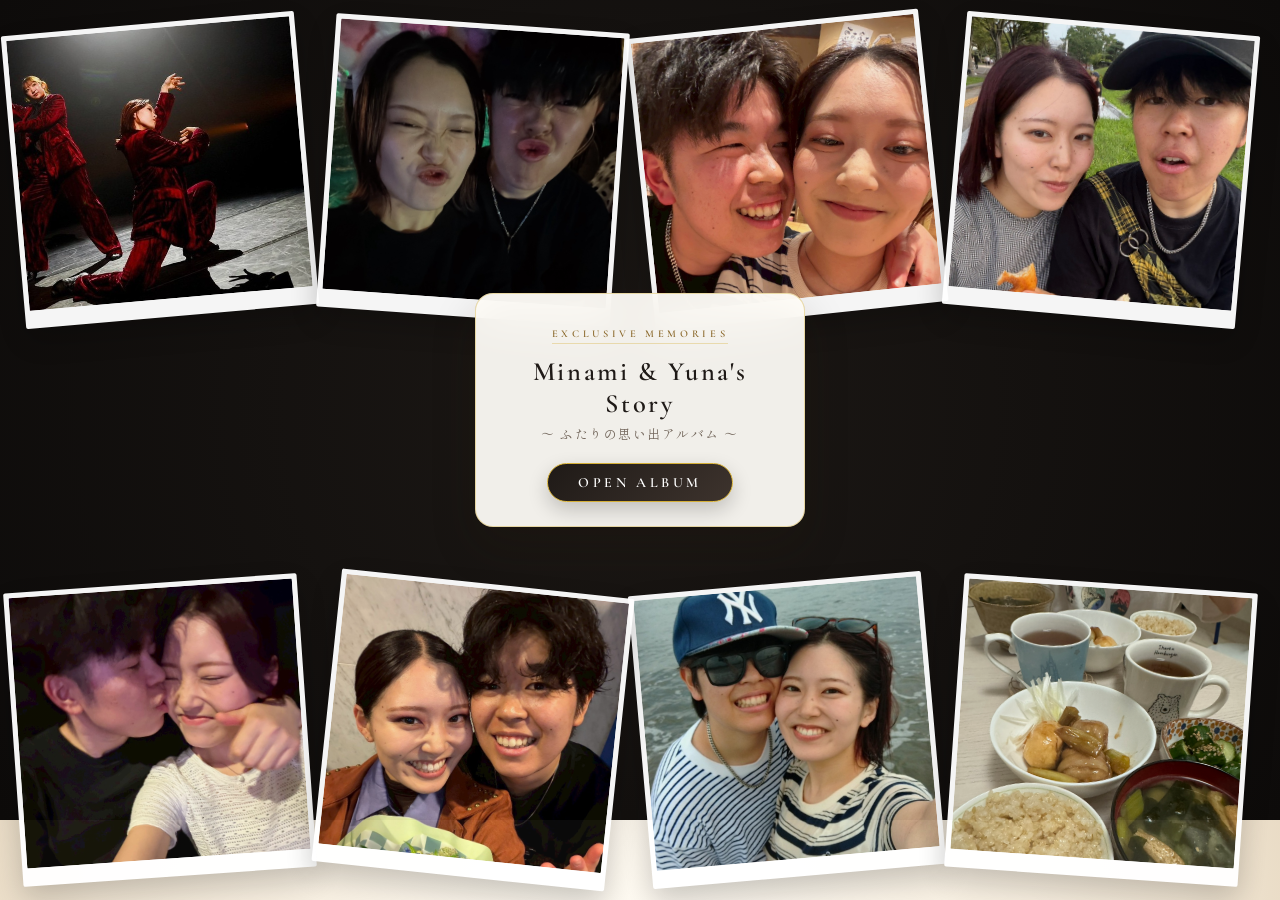
==== album_main.html @ 51f24add "Add files via upload" ====
<!DOCTYPE html>
<html lang="ja">
<head>
  <meta charset="UTF-8">
  <meta name="viewport" content="width=device-width, initial-scale=1.0, maximum-scale=1.0, user-scalable=no">
  <title>みなみと結南の思い出アルバム — Memorial Archive</title>
  
  <link rel="preconnect" href="https://fonts.googleapis.com">
  <link rel="preconnect" href="https://fonts.gstatic.com" crossorigin>
  <link href="https://fonts.googleapis.com/css2?family=Cormorant+Garamond:ital,wght@0,400;0,600;1,400&family=Shippori+Mincho:wght@400;500;600;700&family=Yuji+Syuku&display=swap" rel="stylesheet">
  <link rel="stylesheet" href="style.css?v=9999999">
</head>
<body class="cover-active">

  <!-- オープニングカバー -->
  <div id="opening-cover" aria-hidden="false">
    <div class="cover-content">
      <div class="luxury-badge">EXCLUSIVE MEMORIES</div>
      <div class="cover-title-group">
        <div class="cover-title">Minami & Yuna's Story</div>
        <div class="cover-sub">〜 ふたりの思い出アルバム 〜</div>
      </div>
      <button class="open-btn" id="startBtn">
        <span>OPEN ALBUM</span>
      </button>
    </div>
  </div>

  <header>
    <div class="header-brand">MEMORIAL COLLECTION</div>
    <h1>みなみと結南の思い出アルバム</h1>
    <div class="subtitle">Minami & Yuna's Story</div>

    <div class="anniversary-timer">
      <span class="timer-label">付き合ってから：</span>
      <span id="loveTimer">計算中...</span>
    </div>

    <div class="header-btn-group">
      <button id="omikujiBtn" class="omikuji-btn">🎲 今日のふたりの運勢を占う</button>
      <a href="cinema.html" class="cinema-nav-btn">🎬 CINEMA FILM を見る</a>
    </div>
  </header>

  <!-- アルバム本体（data.jsから動的に自動読み込み） -->
  <main class="album-container" id="albumContainer">
    <div class="book-spine"></div>
    <!-- JavaScriptによってScene 1〜18およびエピローグが自動生成されます -->
  </main>

  <!-- 拡大ライトボックス Modal -->
  <div id="lightbox" class="lightbox" aria-hidden="true">
    <span class="lightbox-close">&times;</span>
    <img id="lightboxImg" src="" alt="拡大画像">
  </div>

  <!-- 制御コントローラー -->
  <div class="page-indicator">
    <span class="indicator-label">PAGE</span>
    <span id="pageNum">1</span> / <span id="totalPages">20</span>
  </div>

  <div class="controls">
    <button id="prevBtn" disabled aria-label="前のページへ">◀ PREV</button>
    <button id="nextBtn" aria-label="次のページへ">NEXT ▶</button>
  </div>

  <!-- データの読み込み -->
  <script src="data.js?v=9999999"></script>
  <script src="script.js?v=9999999"></script>
</body>
</html>
---- style.css ----
@charset "UTF-8";

/* === ハイエンド・デザインシステム（モバイルファースト） === */
:root {
  --bg-gradient: radial-gradient(circle at 50% 20%, #fffcf5 0%, #f1e6d4 60%, #d8c4a5 100%);
  --gold-primary: #d4af37;
  --gold-glow: #f3e5ab;
  --gold-dark: #8c6a2d;
  --text-dark: #1f1a17;
  --text-body: #1a1a1a;
  --text-muted: #73675c;
  
  --glass-surface: rgba(255, 253, 248, 0.94);
  --glass-border: rgba(212, 175, 55, 0.4);
  --glass-shadow: 0 20px 45px rgba(35, 25, 12, 0.2);
  
  --font-en: 'Cormorant Garamond', Georgia, serif;
  --font-ja: 'Shippori Mincho', "游明朝", "Yu Mincho", serif;
  --ease-3d: cubic-bezier(0.645, 0.045, 0.355, 1);
  --ease-bounce: cubic-bezier(0.175, 0.885, 0.32, 1.275);
}

*, *::before, *::after {
  box-sizing: border-box;
  margin: 0; padding: 0;
}

html, body {
  /* ★ バグ対策1：引っ張ってリロード（誤ってトップに戻る動作）を完全防止 ★ */
  overscroll-behavior-y: none !important;
}

body {
  background: var(--bg-gradient);
  font-family: var(--font-ja);
  color: var(--text-dark);
  display: flex;
  flex-direction: column;
  align-items: center;
  min-height: 100vh;
  min-height: -webkit-fill-available;
  overflow-x: hidden;
  position: relative;
  -webkit-font-smoothing: antialiased;
  perspective: 2000px;
}

/* 💓 心臓音パルス */
body.heartbeat-pulse {
  animation: bodyPulse 0.35s ease-out;
}

@keyframes bodyPulse {
  0% { transform: scale(1); filter: brightness(1); }
  35% { transform: scale(1.02); filter: brightness(1.2) contrast(1.1); }
  100% { transform: scale(1); filter: brightness(1); }
}

#bg-canvas {
  position: fixed;
  top: 0; left: 0;
  width: 100vw; height: 100vh;
  z-index: 0;
  pointer-events: none;
}

/* カバー表示中の完全分離 */
body.cover-active header,
body.cover-active .album-container,
body.cover-active .page-indicator,
body.cover-active .controls {
  visibility: hidden !important;
  opacity: 0 !important;
  pointer-events: none !important;
}

header, .album-container, .page-indicator, .controls {
  transition: opacity 0.6s ease, visibility 0.6s ease;
}

/* === ヘッダー === */
header {
  margin-top: 15px;
  text-align: center;
  padding: 0 15px;
  z-index: 2;
}

.header-brand {
  font-family: var(--font-en);
  font-size: 0.75rem;
  font-weight: 600;
  letter-spacing: 0.35em;
  color: var(--gold-dark);
  text-transform: uppercase;
  margin-bottom: 2px;
}

h1 {
  font-weight: 600;
  font-size: 1.4rem;
  letter-spacing: 0.12em;
  color: var(--text-dark);
}

.subtitle {
  font-family: var(--font-en);
  font-size: 0.8rem;
  color: var(--text-muted);
  letter-spacing: 0.15em;
}

.anniversary-timer {
  margin-top: 6px;
  font-size: 0.8rem;
  font-weight: 500;
  color: #8c5d2a;
  background: rgba(255, 255, 255, 0.75);
  padding: 3px 14px;
  border-radius: 20px;
  display: inline-block;
  border: 1px solid rgba(212, 175, 55, 0.35);
}

.header-btn-group {
  display: flex;
  gap: 8px;
  justify-content: center;
  margin-top: 8px;
  flex-wrap: wrap;
}

.omikuji-btn {
  background: linear-gradient(135deg, #2b2520, #42372f);
  border: 1px solid var(--gold-primary);
  color: #fff8e7;
  font-weight: 500;
  font-size: 0.78rem;
  padding: 6px 16px;
  border-radius: 20px;
  cursor: pointer;
  box-shadow: 0 4px 12px rgba(212, 175, 55, 0.2);
}

.cinema-nav-btn {
  background: linear-gradient(135deg, #1c1815, #3d3128);
  border: 1px solid var(--gold-glow);
  color: #ffffff !important;
  font-weight: 600;
  font-size: 0.78rem;
  padding: 6px 16px;
  border-radius: 20px;
  text-decoration: none;
  display: inline-flex;
  align-items: center;
  gap: 4px;
  box-shadow: 0 4px 12px rgba(0, 0, 0, 0.3), 0 0 15px rgba(212, 175, 55, 0.3);
  transition: transform 0.2s ease, box-shadow 0.2s ease;
}

.cinema-nav-btn:active {
  transform: scale(0.95);
}

/* === 📱 スマホオープニングカバー === */
#opening-cover {
  position: fixed;
  top: 0; left: 0;
  width: 100vw; height: 100vh;
  height: -webkit-fill-available;
  background: radial-gradient(circle at center, #1c1815 0%, #0d0b0a 100%);
  display: flex;
  justify-content: center;
  align-items: center;
  z-index: 9999;
  transition: transform 1.1s ease, opacity 0.9s ease;
}

#opening-cover.open-book {
  transform: scale(0.9) translateY(-30px);
  opacity: 0;
  pointer-events: none !important;
  display: none !important; /* ★ 完全に消去して誤作動防止 ★ */
}

.cover-content {
  text-align: center;
  padding: 24px 20px;
  border-radius: 18px;
  background: var(--glass-surface);
  backdrop-filter: blur(20px);
  -webkit-backdrop-filter: blur(20px);
  border: 1px solid var(--glass-border);
  box-shadow: var(--glass-shadow);
  width: 82vw;
  max-width: 330px;
  position: relative;
  z-index: 10;
}

.luxury-badge {
  font-family: var(--font-en);
  font-size: 0.65rem;
  font-weight: 600;
  letter-spacing: 0.35em;
  color: var(--gold-dark);
  margin-bottom: 12px;
  border-bottom: 1px solid rgba(212, 175, 55, 0.35);
  display: inline-block;
  padding-bottom: 3px;
}

.cover-title {
  font-family: var(--font-en);
  font-size: 1.65rem;
  letter-spacing: 0.1em;
  color: var(--text-dark);
  font-weight: 600;
  margin-bottom: 4px;
}

.cover-sub {
  font-size: 0.8rem;
  color: var(--text-muted);
  letter-spacing: 0.12em;
  margin-bottom: 20px;
}

.open-btn {
  background: linear-gradient(135deg, #1f1a17, #3d332d);
  border: 1px solid var(--gold-primary);
  color: #ffffff;
  padding: 10px 30px;
  font-family: var(--font-en);
  font-size: 0.88rem;
  font-weight: 600;
  letter-spacing: 0.25em;
  cursor: pointer;
  border-radius: 30px;
  box-shadow: 0 8px 20px rgba(0, 0, 0, 0.2);
}

#random-photos-container {
  position: absolute;
  top: 0; left: 0;
  width: 100vw; height: 100vh;
  pointer-events: none;
  z-index: 1;
  overflow: hidden;
}

.random-polaroid {
  position: absolute;
  background: #ffffff;
  padding: 5px 5px 18px 5px;
  box-shadow: 0 12px 30px rgba(0, 0, 0, 0.22);
  border-radius: 2px;
  opacity: 0;
  transition: opacity 1s ease, transform 1s var(--ease-3d);
  width: 23vw; height: 23vw;
  min-width: 90px; min-height: 90px;
  pointer-events: auto;
}

.random-polaroid img {
  width: 100%; height: 100%;
  object-fit: cover;
  border-radius: 1px;
  display: block;
}

.polaroid-1 { top: 2.5%; left: 1vw; transform: rotate(-5deg); z-index: 2; }
.polaroid-7 { top: 2.5%; left: 25.5vw; transform: rotate(4deg); z-index: 3; }
.polaroid-5 { top: 2.5%; left: 50vw; transform: rotate(-6deg); z-index: 2; }
.polaroid-2 { top: 2.5%; left: 74.5vw; transform: rotate(5deg); z-index: 3; }
.polaroid-6 { bottom: 2.5%; left: 1vw; transform: rotate(-4deg); z-index: 2; }
.polaroid-8 { bottom: 2.5%; left: 25.5vw; transform: rotate(6deg); z-index: 3; }
.polaroid-3 { bottom: 2.5%; left: 50vw; transform: rotate(-5deg); z-index: 2; }
.polaroid-4 { bottom: 2.5%; left: 74.5vw; transform: rotate(4deg); z-index: 3; }

/* === 📱 アルバム本体 === */
.album-container {
  width: 90vw;
  max-width: 420px;
  height: 68vh;
  max-height: 540px;
  margin: 15px auto 20px auto;
  perspective: 2000px;
  position: relative;
  z-index: 2;
  transition: transform 0.15s ease-out;
}

.book-spine { display: none; }

/* ★ バグ対策2：ページめくりの安定制御（断続表示防止） ★ */
.page {
  width: 100%; height: 100%;
  position: absolute;
  top: 0; left: 0;
  background-color: #ffffff !important;
  color: var(--text-dark) !important;
  border-radius: 12px;
  box-shadow: 0 12px 35px rgba(45, 30, 15, 0.12);
  display: flex;
  flex-direction: column;
  padding: 18px;
  gap: 12px;
  transform-origin: left center;
  backface-visibility: hidden;
  -webkit-backface-visibility: hidden;
  overflow: hidden;
  transition: transform 0.6s var(--ease-3d), opacity 0.4s ease, visibility 0.4s ease;
  border: 1px solid rgba(220, 210, 195, 0.8) !important;
  visibility: hidden;
  opacity: 0;
  pointer-events: none;
}

.page.active {
  visibility: visible !important;
  opacity: 1 !important;
  pointer-events: auto !important;
  transform: rotateY(0deg) !important;
}

.page.flipped {
  transform: rotateY(-180deg) !important;
  pointer-events: none !important;
  opacity: 0 !important;
  visibility: hidden !important;
}

.photo-column {
  width: 100%;
  height: auto;
  flex: none;
  display: flex;
  flex-direction: column;
  align-items: center;
  gap: 8px;
}

.photo-frame {
  width: 100%;
  height: 180px;
  background: transparent;
  perspective: 1200px;
  cursor: pointer;
  position: relative;
  transform: scale(0.95) translateZ(-20px);
  transition: transform 0.8s cubic-bezier(0.16, 1, 0.3, 1);
}

.page.active .photo-frame {
  transform: scale(1.03) translateZ(15px);
}

.photo-btn-group {
  display: flex;
  gap: 8px;
  margin-top: 2px;
}

.photo-zoom-btn {
  background: rgba(255, 253, 248, 0.95);
  border: 1px solid var(--gold-primary);
  color: var(--text-dark);
  font-size: 0.72rem;
  font-weight: 600;
  padding: 4px 12px;
  border-radius: 18px;
  cursor: pointer;
}

.photo-inner {
  position: relative;
  width: 100%; height: 100%;
  text-align: center;
  transition: transform 0.85s cubic-bezier(0.2, 0.8, 0.2, 1), box-shadow 0.85s ease;
  transform-style: preserve-3d;
  border-radius: 8px;
}

.photo-frame.flipped-photo .photo-inner {
  transform: rotateY(180deg) translateZ(25px) scale(1.02);
  box-shadow: 0 18px 35px rgba(212, 175, 55, 0.35), 0 0 20px rgba(243, 229, 171, 0.6);
}

.photo-front, .photo-back {
  position: absolute;
  width: 100%; height: 100%;
  backface-visibility: hidden;
  -webkit-backface-visibility: hidden;
  border-radius: 8px;
  overflow: hidden;
  border: 1.5px solid rgba(212, 175, 55, 0.4);
  background: #fbf9f5;
  padding: 8px;
}

.photo-front::after, .photo-back::after {
  content: '';
  position: absolute;
  top: 0; left: 0; width: 100%; height: 100%;
  border-radius: 7px;
  border: 1px solid rgba(255, 255, 255, 0.6);
  pointer-events: none;
}

.film-timestamp {
  position: absolute;
  bottom: 12px;
  right: 12px;
  font-family: var(--font-en);
  font-size: 0.72rem;
  font-weight: 600;
  letter-spacing: 0.15em;
  color: var(--gold-glow);
  text-shadow: 0 1px 4px rgba(0, 0, 0, 0.9), 0 0 8px rgba(212, 175, 55, 0.7);
  pointer-events: none;
  z-index: 5;
  opacity: 0;
  transform: translateY(4px);
  transition: opacity 0.8s ease 0.4s, transform 0.8s ease 0.4s;
}

.page.active .film-timestamp {
  opacity: 0.9;
  transform: translateY(0);
}

.photo-front img {
  width: 100%; height: 100%;
  object-fit: cover;
  border-radius: 4px;
  opacity: 1 !important;
  transform: scale(0.98);
  filter: contrast(1.04) saturate(1.05);
  transition: transform 0.6s var(--ease-3d);
}

.page.active .photo-front img {
  transform: scale(1);
}

.photo-back {
  transform: rotateY(180deg);
  display: flex;
  align-items: center; justify-content: center;
  background: linear-gradient(135deg, #fefcf9, #f4ede2);
  padding: 15px;
}

.back-text {
  font-size: 0.85rem;
  color: #6b4d2b;
  font-weight: 500;
  line-height: 1.6;
}

/* ★ バグ対策3：本文スクロールの完璧な快適化 ★ */
.diary-entry {
  flex: 1;
  padding-top: 10px;
  border-top: 1px dashed #e5dcd0;
  display: flex;
  flex-direction: column;
  justify-content: space-between;
  overflow-y: auto !important;
  -webkit-overflow-scrolling: touch !important;
  touch-action: pan-y !important;
  overscroll-behavior: contain !important;
}

.page-tag, .date-title, .author {
  opacity: 0;
  transform: translateY(8px);
  transition: opacity 0.4s ease 0.1s, transform 0.4s var(--ease-3d) 0.1s;
}

.page.active .page-tag, .page.active .date-title {
  opacity: 1;
  transform: translateY(0);
}

.text {
  font-family: var(--font-ja) !important;
  font-size: 0.88rem !important;
  line-height: 1.9 !important;
  margin-top: 10px;
  white-space: pre-wrap;
  color: var(--text-body) !important;
  touch-action: pan-y !important;
  user-select: text !important;
  -webkit-user-select: text !important;
  opacity: 0;
  filter: blur(2px);
  transition: filter 0.4s ease 0.1s, opacity 0.4s ease 0.1s !important;
}

.page.active .text {
  opacity: 1;
  filter: blur(0px);
}

.author { text-align: right; font-size: 0.8rem; color: var(--text-muted) !important; margin-top: 10px; }

.secret-pass-box {
  margin-top: 12px;
  padding: 10px 12px;
  background: #fbf8f0;
  border: 1px solid rgba(212, 175, 55, 0.4);
  border-radius: 8px;
}

.pass-title { font-size: 0.78rem; color: var(--gold-dark); margin-bottom: 6px; }
.pass-input-group { display: flex; gap: 6px; width: 100%; }
.pass-input-group input { flex: 1; height: 34px; border: 1px solid #dcd1be; border-radius: 17px; text-align: center; font-size: 0.85rem; background: #ffffff; }
.pass-input-group button { height: 34px; padding: 0 12px; font-size: 0.75rem; border-radius: 17px; background: var(--text-dark); color: #ffffff; border: 1px solid var(--gold-primary); }

.secret-letter { margin-top: 10px; padding: 12px; background: #fff8f9; border: 1px dashed #f0b5c0; border-radius: 8px; }
.secret-letter h3 { font-size: 0.85rem; color: #8c4250; margin-bottom: 6px; }
.secret-letter p { font-family: var(--font-ja) !important; font-size: 0.88rem; color: #1a1a1a !important; line-height: 1.85; white-space: pre-wrap; }

/* モーダル */
.lightbox { display: none; position: fixed; top: 0; left: 0; width: 100vw; height: 100vh; background: rgba(0, 0, 0, 0.9); z-index: 10000; justify-content: center; align-items: center; }
.lightbox.active { display: flex; }
.lightbox img { max-width: 92vw; max-height: 82vh; border-radius: 6px; }
.lightbox-close { position: absolute; top: 15px; right: 20px; color: #fff; font-size: 2.2rem; }

.page-indicator { margin-bottom: 8px; font-size: 0.85rem; color: var(--text-muted); z-index: 2; }
.controls { display: flex; gap: 15px; margin-bottom: 25px; z-index: 2; }

button { background: var(--text-dark); border: 1px solid var(--gold-primary); padding: 10px 26px; font-size: 0.85rem; color: #ffffff; border-radius: 25px; }

/* === 🎭 シネマカーテン（2.5秒スロー） === */
.curtain-panel-left,
.curtain-panel-right {
  position: fixed;
  top: 0;
  width: 51vw;
  height: 100vh;
  z-index: 100000;
  pointer-events: none;
  background: repeating-linear-gradient(
    90deg,
    #0a0806 0px,
    #18130e 15px,
    #2a2019 30px,
    #120e0a 45px,
    #050403 60px
  );
  box-shadow: 0 0 50px rgba(0, 0, 0, 0.95);
  will-change: transform;
}

.curtain-panel-left { left: 0; border-right: 2px solid var(--gold-primary); transform: translateX(-105%); }
.curtain-panel-right { right: 0; border-left: 2px solid var(--gold-primary); transform: translateX(105%); }

body.curtain-closed .curtain-panel-left { animation: curtainCloseLeft 2.5s cubic-bezier(0.25, 1, 0.5, 1) forwards; }
body.curtain-closed .curtain-panel-right { animation: curtainCloseRight 2.5s cubic-bezier(0.25, 1, 0.5, 1) forwards; }

@keyframes curtainCloseLeft { 0% { transform: translateX(-105%); } 100% { transform: translateX(0%); } }
@keyframes curtainCloseRight { 0% { transform: translateX(105%); } 100% { transform: translateX(0%); } }

@media (min-width: 769px) {
  .album-container { width: 880px; max-width: 92vw; height: 560px; }
  .book-spine { display: block; }
  .page { flex-direction: row; padding: 35px; gap: 30px; }
  .photo-column { flex: 1; height: 100%; }
  .photo-frame { height: 100%; }
  .diary-entry { border-top: none; border-left: 1px dashed #e5dcd0; padding-top: 0; padding-left: 20px; }
}
/* =========================================================
   🎭 究極のダイナミック・マルチタスクオープニング演出
   ========================================================= */

/* =========================================================
   🎞️ 儚い回想シーン風：ダイナミック写真浮遊（フレーム除去・ソフトエッジ）
   ========================================================= */
.burst-photo-fly {
  position: fixed;
  z-index: 100002; /* カーテンの手前に優しく浮かび上がる */
  pointer-events: none;
  background: transparent !important;
  padding: 0 !important;
  border: none !important;
  box-shadow: none !important; /* 白枠やクッキリした影を排除 */
  border-radius: 0 !important;
  opacity: 0;
  will-change: transform, opacity, filter;
  transform: translate(-50%, -50%) scale(0.85);
  animation: photoMemoryFade 2.2s cubic-bezier(0.2, 0.8, 0.25, 1) forwards;
}

.burst-photo-fly img {
  width: 100%;
  height: 100%;
  object-fit: cover;
  display: block;
  /* 画像の縁をフワッと背景に溶け込ませるソフトエッジ効果 */
  border-radius: 12px;
  -webkit-mask-image: radial-gradient(circle, rgba(0,0,0,1) 65%, rgba(0,0,0,0) 100%);
  mask-image: radial-gradient(circle, rgba(0,0,0,1) 65%, rgba(0,0,0,0) 100%);
  filter: sepia(0.15) contrast(1.05) brightness(1.1);
}

/* 🎬 画面いっぱいに儚く浮かび上がり、静かに消える回想キーフレーム */
@keyframes photoMemoryFade {
  0% {
    opacity: 0;
    filter: blur(8px);
    transform: translate(-50%, -50%) scale(0.7) rotate(var(--start-rot, -5deg));
  }
  35% {
    opacity: 0.88;
    filter: blur(0px);
    transform: translate(-50%, -50%) scale(1.05) rotate(var(--end-rot, 5deg));
  }
  70% {
    opacity: 0.80;
    filter: blur(1px);
    transform: translate(-50%, -50%) scale(1.1) rotate(var(--end-rot, 5deg));
  }
  100% {
    opacity: 0;
    filter: blur(12px);
    transform: translate(-50%, -50%) scale(1.25) rotate(var(--end-rot, 5deg));
  }
}

/* 🌟 最後にアルバムへ吸い込まれる中央の1枚（中間サイズへ調整） */
.final-hero-photo {
  position: fixed;
  top: 50%; left: 50%;
  width: 72vw;
  max-width: 320px;
  height: 52vh;
  max-height: 380px;
  background: transparent !important;
  padding: 0 !important;
  box-shadow: 0 0 60px rgba(212, 175, 55, 0.45);
  border-radius: 12px;
  z-index: 100003;
  pointer-events: none;
  opacity: 0;
  will-change: transform, opacity, filter;
  transform: translate(-50%, -50%) scale(0.6);
  transition: transform 0.8s cubic-bezier(0.16, 1, 0.3, 1), opacity 0.6s ease, filter 0.6s ease;
}

.final-hero-photo img {
  width: 100%; height: 100%;
  object-fit: cover;
  border-radius: 12px;
  filter: contrast(1.08) brightness(1.05);
}

.final-hero-photo.active-show {
  opacity: 0.95;
  transform: translate(-50%, -50%) scale(1.0) rotate(0deg);
}

.final-hero-photo.absorb-into-album {
  opacity: 0;
  filter: blur(15px);
  transform: translate(-50%, -50%) scale(0.1) rotate(10deg);
  transition: transform 0.9s cubic-bezier(0.6, -0.28, 0.735, 0.045), opacity 0.8s ease, filter 0.8s ease;
}

/* 🌟 運命の1枚：中央での圧倒的プレゼンス */
.final-hero-photo {
  position: fixed;
  top: 50%; left: 50%;
  width: 75vw;
  max-width: 340px;
  height: 88vw;
  max-height: 400px;
  background: #ffffff;
  padding: 10px 10px 32px 10px;
  box-shadow: 
    0 30px 70px rgba(0, 0, 0, 0.8), 
    0 0 50px rgba(243, 229, 171, 0.8),
    0 0 100px rgba(212, 175, 55, 0.4);
  border-radius: 8px;
  z-index: 100003;
  pointer-events: none;
  opacity: 0;
  will-change: transform, opacity;
  transform: translate(-50%, -50%) scale(0.3) rotate(-10deg);
  transition: transform 0.7s cubic-bezier(0.175, 0.885, 0.32, 1.275), opacity 0.5s ease;
}

.final-hero-photo img {
  width: 100%; height: 100%;
  object-fit: cover;
  border-radius: 4px;
}

.final-hero-photo.active-show {
  opacity: 1;
  transform: translate(-50%, -50%) scale(1.08) rotate(-2deg);
}

.final-hero-photo.absorb-into-album {
  opacity: 0;
  transform: translate(-50%, -50%) scale(0.05) rotate(20deg);
  transition: transform 0.8s cubic-bezier(0.6, -0.28, 0.735, 0.045), opacity 0.7s ease;
}
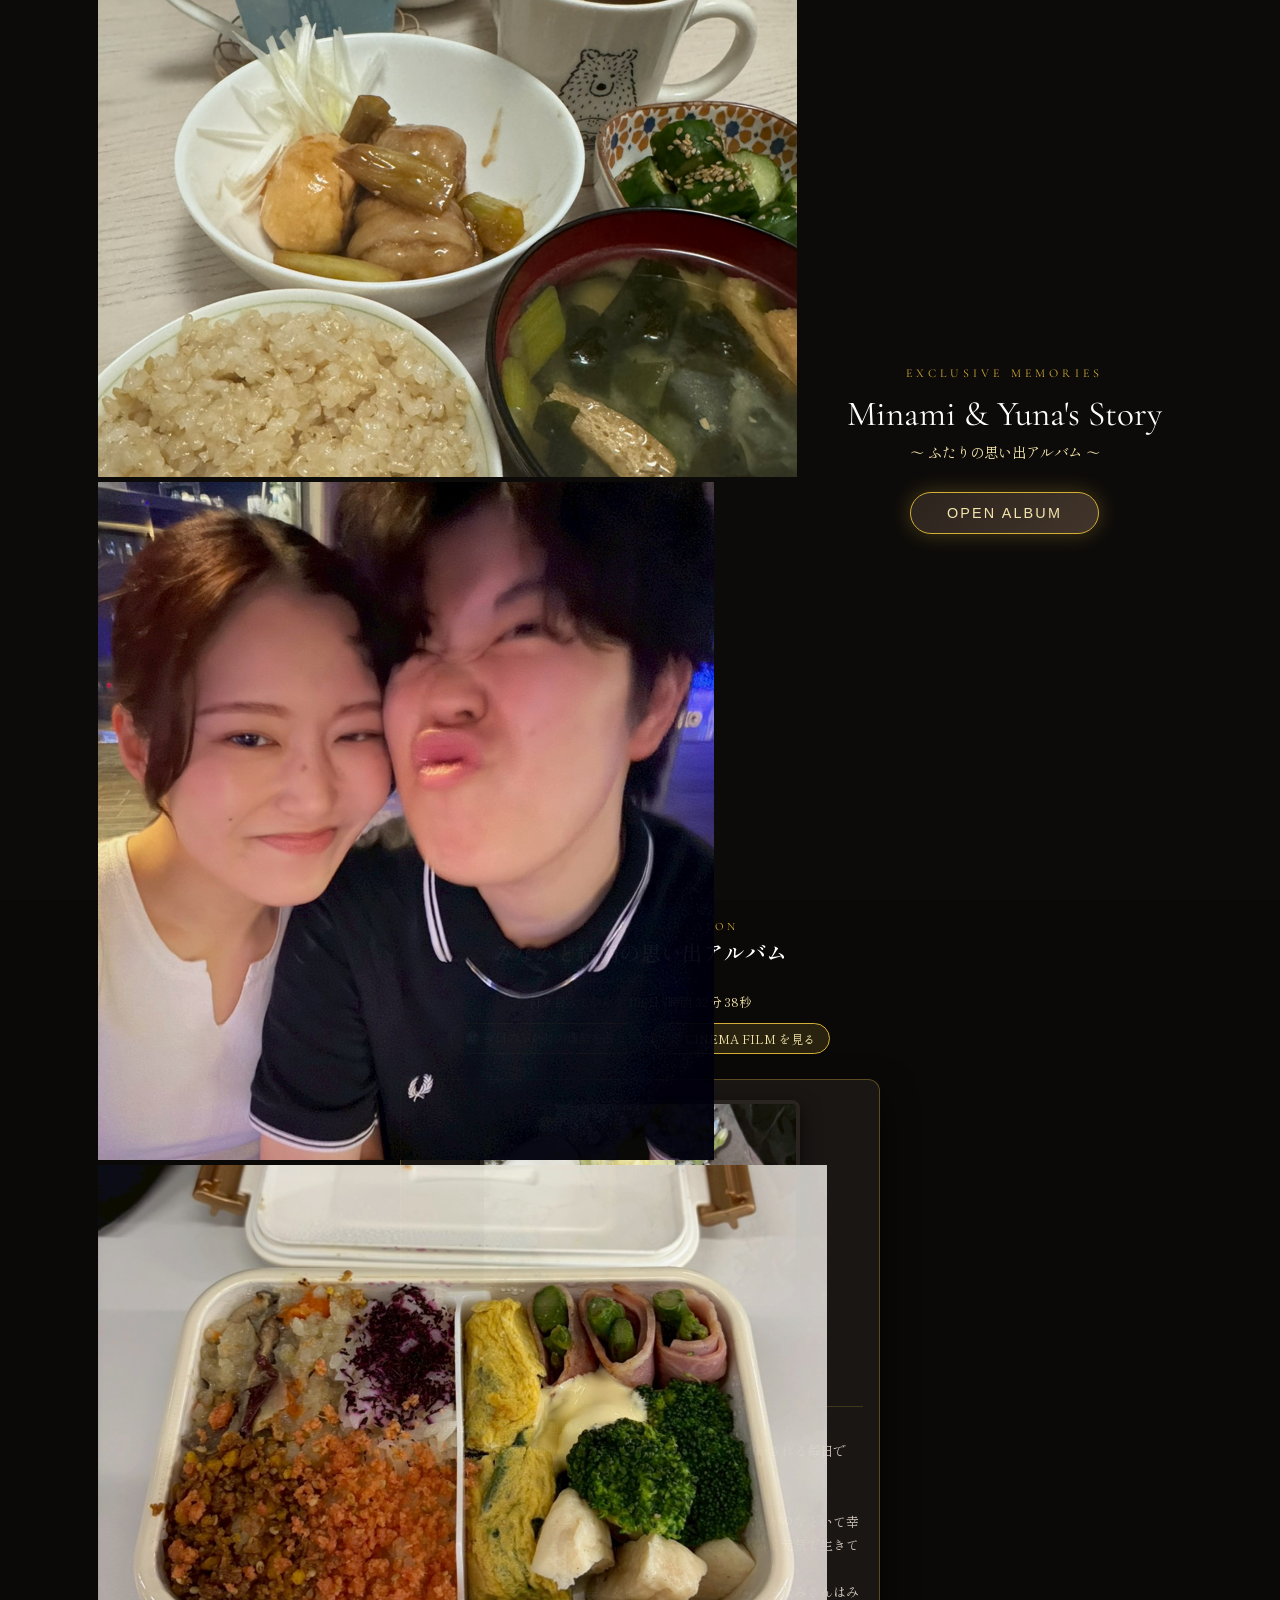
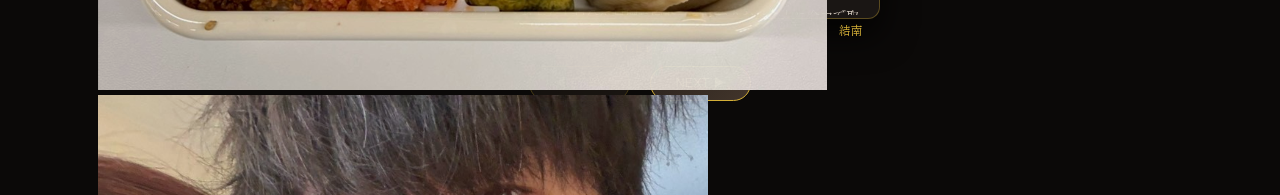
==== commit 7b570ae9: "Add files via upload" ====
--- a/album_main.html
+++ b/album_main.html
@@ -42,10 +42,9 @@
     </div>
   </header>
 
-  <!-- アルバム本体（data.jsから動的に自動読み込み） -->
+  <!-- アルバム本体 -->
   <main class="album-container" id="albumContainer">
     <div class="book-spine"></div>
-    <!-- JavaScriptによってScene 1〜18およびエピローグが自動生成されます -->
   </main>
 
   <!-- 拡大ライトボックス Modal -->
@@ -65,8 +64,109 @@
     <button id="nextBtn" aria-label="次のページへ">NEXT ▶</button>
   </div>
 
-  <!-- データの読み込み -->
-  <script src="data.js?v=9999999"></script>
-  <script src="script.js?v=9999999"></script>
+  <!-- 📝 アルバム文章データ -->
+  <script>
+    window.albumData = [
+      {
+        id: "000", tag: "PROLOGUE", date: "'26.07.03", title: "000 - Prologue",
+        text: `あの時出会えたことは運命なんだろうなと思ってます。\n初めて出会ったあの日から私の日常は変わりました。心動かされる毎日です。\n\nみなみさんがこれからも笑っていけますように。みなみさんがゆなといて幸せだって思ってもらえますように。みなみさんがずっとずっと元気で生きていけますように。\n私はいつだってみなみさんの幸せを願っています。だから、みなみさんはみなみさんらしくこれからも自分の目標に向かって、やりたいことに全力で取り組んでください。そんな姿に惚れたので、私に揺らされているような姿は見たくないです。\n\n不器用な私だから全然上手に気持ち伝えられないし、不安にさせちゃうこともあるかもしれないけど、私はみなみさんのことしか見てないし、みなみさんが大好きです。\nどんなことがあっても味方です。みなみさんの笑顔が見たいので、これからも幸せにします。\n\n一緒に幸せになろうね。これからもたくさん思い出増やしていこうね。\n\n愛しています。`,
+        backText: "🌸頑張って選んだ花束。喜んでくれてよかった", image: "images/prologue.png"
+      },
+      {
+        id: "001", tag: "MEMORY 01", date: "2026.07.03", title: "001 - 付き合った日",
+        text: `告白成功してお付き合いが始まった日。\n\n町田駅で待ち合わせしてたけど、緊張しすぎて帰りたかったなぁ。心臓出てくるかと思ったもんね。もんじゃ行って、カラオケ行って、まだ付き合ってもないのにキスしちゃって…なぜかその唇に触れたくなったんだよね。受け入れてくれてありがとう。初キスは忘れもしません。\n\nみなみさんの最寄り駅に着いてから、公園まで歩いていよいよ告白。\n用意していた花束と手紙を渡して無事お付き合いが始まったね。マグカップもありがとう。可愛すぎてずっと机に飾ってます。\n\n隣を歩くだけで照れくさいのに、みなみさんが無意識にぐいぐい寄ってくるから私の歩く道がどんどん狭まっていくのも本当に愛らしかった。いい加減にして？\n\n付き合ってくれてありがとう。初心忘るべからず`,
+        backText: "緊張しすぎて声震えてたなぁ。初のツーショぎこちないね", image: "images/page01.png"
+      },
+      {
+        id: "002", tag: "MEMORY 02", date: "2026.07.05", title: "002 - 初めてダンスを見た日",
+        text: `初めてのダンス公演。\n\nステージの上のみなみさんは、とにかく格好良かったです。他のグループのパフォーマンスも圧巻で、ずっと圧倒されっぱなしだった。こんなに素晴らしい景色を見せてもらえたのも、みなみさんと付き合えたからこそだね。普段味わえない感動をありがとう。ダンスから得るエネルギーはすごいなと再度実感しました。\n\n公演が終わったあとの散歩も楽しかったです。七夕にちなんだ花束も嬉しそうに家に飾ってくれてありがとう。いつか大きな花束で...ね。楽しみにしててね。\n\nこれからもダンス頑張ってもっともっとたくさんのステージに連れて行ってもらって、たくさんの景色を見せてください。`,
+        backText: "💃とてもかっこよかったよ。これからも応援しています。", image: "images/page02.png"
+      },
+      {
+        id: "003", tag: "MEMORY 03", date: "2026.07.07", title: "003 - 七夕",
+        text: `お互いに短冊を書き合って送り合った七夕の夜。\n\n「ずっと隣で笑い合える関係でいられますように」って願いを込めて書いたけど、みなみさんの書いた字が美しすぎて…またさらに惚れ直してしまいました。しかも「大好き」なんて言葉まで短冊に書いてくれて、たまらなく幸せだっよ、ありがとう。\n\n笑顔でいられることが一番大切だと思うけれど、みなみさんとならどんな壁があっても乗り越えていける気がした。これからも一生をかけて、みなみさんのことをもっと知っていきたいなと願った特別な夜でした。`,
+        backText: "🎋ずっとずっと笑っていようね", image: "images/page03.png"
+      },
+      {
+        id: "004", tag: "MEMORY 04", date: "2026.07.10", title: "004 - 初めてのお弁当",
+        text: `初めて手作りのお弁当を食べてもらった日。\n\n朝少し寝ぼけながら炊いた炊き込みご飯は、水の量を間違えて失敗しちゃったけれど、「味はすごく美味しいよ」って優しく微笑んで食べてくれてありがとう。みなみさんの優しさや温もりにいつも救われてます。\n\nいつか同じ家で「いってらっしゃい」を言う日が来たら、毎日私のお弁当をもっていくんだぞ。マッスル弁当にしてあげるね。`,
+        backText: "失敗したご飯もおいしいって食べてくれた優しさに感謝", image: "images/page04.png"
+      },
+      {
+        id: "005", tag: "MEMORY 05", date: "2026.07.11 - 07.12", title: "005 - 水族館と初お泊り",
+        text: `初めてのデートらしいデート？\n\nすみだ水族館に行ったけど、正直あんまり覚えてない。だけど、みなみさんが可愛いなって思いながら隣歩いていたことは覚えています。水族館っていう幻想的な空間で隣に並んで話すだけで、世界でいちばん幸せな時間が流れてたなぁ。\n\nそのあとは、私の家で初めてのお泊り。\nふたりで過ごした静かな一夜は、これまでのどんな夜よりも愛おしくて、心まで温かくなるような時間でした。\n\nふと目を覚ました朝、隣で穏やかに眠るみなみさんの姿がある——そのかけがえのない景色に、胸がぎゅっとするくらいの幸せを感じていたよ。何にも代えられない愛しい朝を、本当にありがとう。`,
+        backText: "すみだ水族館、また行こうね", image: "images/page05.png"
+      },
+      {
+        id: "006", tag: "MEMORY 06", date: "2026.07.12 - 07.13", title: "006 - お泊り",
+        text: `私の「会いたい」っていうわがままを受け止めてくれて、そのままみなみさんの家にお泊り。\n最初は少し戸惑っていたけれど、最後は「いいよ、おいで」って微笑んでくれたのが本当に嬉しかったなぁ。\n\nカメラを向けたら少し照れながらそっぽを向いちゃうところも、アイスを食べている時に目が合うだけで恥ずかしそうにする顔も、見るもの全部が愛おしかったです。\n\nまだまだぎこちないふたりだけど、少しずつ縮まっていく距離さえも宝物のように感じています。\n\nずっとずっと、こんな優しい幸せをふたりで作っていこうね。`,
+        backText: "🍨一緒に食べるアイスって格別においしい", image: "images/page06.png"
+      },
+      {
+        id: "007", tag: "MEMORY 07", date: "2026.07.14 - 07.15", title: "007 - 映画とお泊り",
+        text: `ふたりで『トイ・ストーリー4』を見に行った日\n\n結局、映画の内容をあんまり覚えていないくらいにはイチャイチャしちゃったし、ポップコーンは美味しすぎたし、何より映画館でキスした時の写真がずっとお気に入り。\n\nそのあとはカラオケに行って、みなみさんの家でお泊り。\n翌朝、みなみさんがお弁当を作ってくれて……一口食べた瞬間「好きな人が作ってくれたお弁当って、こんなに美味しいんだ」って胸がいっぱいになりました。優しさと美味しくて愛おしい味を、ありがとう。\n\n毎日が幸せすぎてます。`,
+        backText: "チケット一枚しか買ってなかった私。なんで？", image: "images/page07.png"
+      },
+      {
+        id: "008", tag: "MEMORY 08", date: "2026.07.16 - 07.17", title: "008 - お泊り",
+        text: `「明日お弁当持っていきたい」って言ったら、なぜかそのままお泊りすることになった日\nまさかみなみさんのほうからお泊りに誘ってくれるなんて思ってもなかったなぁ。あ、でも前に「酔わせて持ち帰る」なんて言ってたから、変態疑惑はあったか\n\n二人とも「今日は疲れたから即寝るっ！」って意気込んでたはずなのに、気づいたら始まっちゃう不思議。双方そろって忍耐力がなさすぎるのも愛おしい。\nちょっぴりSっ気満載なみなみさん、本当にメロすぎました。\n\n会うたびに好きが深まっていく、愛おしい日々。いつも本当にありがとう。`,
+        backText: "縮まる距離に二人の愛は深まったかな。", image: "images/page08.png"
+      },
+      {
+        id: "009", tag: "MEMORY 09", date: "2026.07.18 - 07.19", title: "009 - 飲みとお泊り",
+        text: `お酒飲んで、みなみさんの家にお泊り\n\nみなみさんが「チンチロしたい！」って言い出して、案の定メガジョッキを引き当てるんですよ。みなみさんのこういうところね。可愛いよね。結局半分くらい私が飲んでた気もするけど。気のせいにしとくか。\n\n飾らないありのままのみなみさんと過ごす時間は、私にとって居心地良いよ。`,
+        backText: "また飲みに行こうね。", image: "images/page09.png"
+      },
+      {
+        id: "010", tag: "MEMORY 10", date: "2026.07.19", title: "010 - ダンスの送迎",
+        text: `明日のダンス公演に行けないから、少しわがままを言って埼玉会館まで送迎した日\n最初は送るだけのつもりだったけれど、やっぱり我慢できなくてお迎えも行っちゃったんだよね。待ち時間のスタバでの勉強がすごく捗ったからよしとしよう。\n\n帰ってから手間を取らせないで形に残るものを……と考えて、お揃いのコップをプレゼント。さらに内緒でお揃いのスマホケースも買いたくて、帰りの電車でみなみさんからスマホを借りて設定画面をコソコソいじっていたら、「なにしたの？」ってずっと気にしていてめちゃくちゃ可愛かったな。\n\nそしたら「スマホケース買おうかな」とか言い出して大焦り。思わずその場で「あ, 買っちゃった」って白状してサプライズ失敗だったけど、嬉しそうな笑顔が見られたから言ってよかったなって思えました。\n\n明日、みなみさんが全力でダンスを楽しめるように、私のパワーは届いたかな。\nみなみさんと出会えた奇跡に、感謝する毎日です。`,
+        backText: "一緒に食べたお昼ご飯おいしかったね", image: "images/page10.png"
+      },
+      {
+        id: "011", tag: "MEMORY 11", date: "2026.07.23 - 07.24", title: "011 - お泊り",
+        text: `仕事終わりにみなみさんの家へ直行して、一緒に豚の角煮を作った日\n全部本当に美味しかったな。普段はあんまり野菜が好きじゃないのに、みなみさんが作ってくれたきゅうりや焼き浸しがあまりにも美味しすぎて、胸がいっぱいになりました。また作ってほしいな。\n\nそのあと「プレゼントがあります！」って、にっこにこ顔で渡された袋を開けたら、なんとサウナハット！\n前に私が「今は実家にあるんだよね」ってポロッと言ったのを覚えていてくれたみたいで、その気持ちが本当に嬉しかったよ。ありがとう。\n\n早く一緒にサウナに行ったり、温泉旅行に行きたいな。\n今日も心から、愛しています。`,
+        backText: "いつかプライベート温泉連れていくね、楽しみにしてて", image: "images/page11.png"
+      },
+      {
+        id: "012", tag: "MEMORY 12", date: "2026.07.26 - 07.27", title: "012 - お泊まり",
+        text: `前日に急遽会うことが決まって、馬場でお寿司を食べた日\nゲーセンへ行って、太鼓の達人にマリカー、モグラ叩き。ゲーセンでこんなに夢中になってはしゃいで最高の時間を過ごせるのも、みなみさんとだからこそだな〜っと感謝の気持ちでいっぱいでした。\n\nそのままみなみさんの家にお泊りして、翌朝はキスマをつけるかつけさせないかの真剣勝負。じゃれ合っていたら、出かけるギリギリの時間になっちゃうのも愛おしいです。\n\n会ったら会った分だけ、次に会えない日が寂しくなっちゃうけれど、一緒に過ごす時間も離れている時間も、全部ふたりを成長させてくれているんだなって感じています。\n\n「会えない時間や距離に僕らは試されている」\nこの歌詞みたいに、会えない時間でさえお互いを成長できるような関係になりたいと思ってるよ。\n\nやっぱり私には、みなみさんじゃなきゃダメです。`,
+        backText: "何してもみなみさんとなら楽しいな。次はプリクラ撮ろうね", image: "images/page12.png"
+      },
+      {
+        id: "013", tag: "MEMORY 13", date: "2026.07.28", title: "013 - 花火大会",
+        text: `本当はこの日に告白しようと思って予定をもらっていた日。\nまさか恋人同士として、手をつないで花火を見に行けるなんて思ってもなかったなぁ。\n\n夜空を見上げて「きれいだね」ってつぶやくみなみさんの横顔が、咲き誇るどの花火よりも一番きれいでした。これから先、どんな花火を見たとしても、今日ふたりで見上げたこの景色をずっと思い出すんだろうな。\n\n途中で少し雨が降ってきて、傘という二人だけの小さな死角の中でいちゃいちゃしたのも宝物です。ずっとこうしてバカップルしていようね。\n\n素敵な思い出を、本当にありがとう。\n来年も、再来年も、この先もずーっと、みなみさんの隣で花火を見続けられますように。`,
+        backText: "屋台なかったの悔しいから来年は屋台ある花火行こう", image: "images/page13.png"
+      },
+      {
+        id: "014", tag: "MEMORY 14", date: "2026.08.09", title: "014 - 葛西臨海公園",
+        text: `みなみさんのダンスが終わったあと「お散歩したいね」って話になって、ふたりで葛西臨海公園へ\n\nドーナツを食べて、焼きそばを食べて、かき氷まで頬張って。美味しいものを一緒に食べる時間はやっぱり最高！です\n\n海辺ではふたりでずーーっとキス。\nほんのり明るかった空が深い闇に包まれるまで、どれくらいの時間重ね合っていたのか分からないくらい夢中だったなぁ。心から幸せだと感じた時間でした。\n\n夜のひまわりのライトアップに照らされたみなみさん。今日も本当に綺麗で、可愛かったな。\n\nこれから先も、ふたりでたくさんの景色を見に行こうね。`,
+        backText: "周りの照明に邪魔するなと文句言いながらずっとキスしてた。やっぱりバカップルだ", image: "images/page14.png"
+      },
+      {
+        id: "015", tag: "MEMORY 15", date: "2026.08.16", title: "015 - ダンス公演",
+        text: `みなみさんのダンス公演を見に行った日\nステージで踊る姿はいつ見ても本当にかっこよくて、一瞬で目を奪われてしまいます。\nすぐにみなみさんを見つけられるのも私の才能かも\n\nたくさん練習して頑張ってきた姿を知っているからこそ、普段は見られない表情や圧倒的な表現力に胸が熱くなってます。\n「公演を全制覇したい！」って思うくらい、見るたびに最高の刺激と感動をもらっています。\n\nいちばん近くで、これからもずっと応援し続けさせてね。`,
+        backText: "目指せ全制覇！", image: "images/page15.png"
+      },
+      {
+        id: "016", tag: "MEMORY 16", date: "2026.08.22", title: "016 - 九十九里浜ドライブ",
+        text: `ふたりで九十九里浜までドライブに行った日\n到着してすぐに海へ飛び込んで、二人してずぶ濡れになりながら泳んだり、海辺をお散歩したり、砂浜にお絵描きしたり…なんだか「青春だなぁ」って笑い合えて、本当に楽しかったです。\n\nお昼に食べたハンバーグもすごく美味しかったな。素敵な場所を見つけてくれてありがとう。計画性ないのにどのお店行ってもあたりだよね。愛の力ってやつ？\n\n夜は韓国料理を食べに行って、そこでもずーっと二人でゲーム。夢中になってゲームのことを語っているみなみさんの姿が、可愛くて愛おしかったよ。\n\nみなみさんと過ごす時間はいつも一瞬で過ぎちゃって、どこへ行っても時間が足りなく感じてしまう。\nこれから先も、もっといろんな景色を二人で見に行こうね。`,
+        backText: "今度はBBQでもしたいね", image: "images/page16.png"
+      },
+      {
+        id: "017", tag: "MEMORY 17", date: "2026.08.21 - 08.25", title: "017 - 5日間のお泊り",
+        text: `気づいたらなんと5日間も一緒に過ごしていてびっくり。\n前半の2日は私の家で, 後半の3日はみなみさんの家で。あんなにずっと一緒にいられたなんて、自分でもびっくりしちゃうくらい嬉しかったな。早く一緒に住みたいなって、ますます思いが強くなりました。\n\nみなみさんの家でお洗濯をしたりお料理を作ったり、家事をしているだけで心から幸せだったのに、大好きな人の帰りをワクワクしながら待つ時間は、さらに愛おしい時間です。\n\nこっそり練習したピアノも、まだまだ下手くそなのに優しく褒めてくれてありがとう。\nギターも頑張るから、いつか絶対に二人でデュエットしようね。\n\n本当に幸せな5日間をありがとう。`,
+        backText: "おそろいの柔軟剤で私を思い出させる作戦", image: "images/page17.png"
+      },
+      {
+        id: "018", tag: "MEMORY 18", date: "2026.09.01", title: "018 - ディズニーシー",
+        text: `二人で初めてのディズニーシー \n幸せな時間をありがとう。\n\n一緒に乗ったアトラクションが全部楽しすぎたなぁ。ファンスプもレイジングも上下運動のやつもすべてが最高すぎたよ。カレーもおいしかったしポップコーンも二人で6個食べたしアイスも食べたし。ん？食べ過ぎ？こんなに食べといて帰りにお腹すいたとかいうみなみさんが恐ろしいわ笑\n\n最後にタワテラとトイマニ乗ったけど二人とも叫びすぎてのどやられたね。タワテラで叫ぶのはわかるけど、トイマニで叫ぶって何？いい加減にして？\n\n最後に地球儀の前で膝抱えるやつしたくてやってたけど、まさかできると思わなかった。写真撮るだけなのにこんなに楽しくてこんなに幸せなのはみなみさんとだからなんだろうな。どの写真も宝物です。\n\nまだまだこれからも楽しい思い出増やしていこうね。心から愛しています。`,
+        backText: "チューチューランドにチューチュー公園に京葉線は大変だね笑", image: "images/page18.png"
+      }
+    ];
+
+    window.secretLetterText = `みなみさんへ\n\n付き合ってから今日まで、みなみさんと過ごしたすべての時間が私の宝物です。\n\n照れくさくて普段は直接言えないけれど、みなみさんの笑顔も、真っ直ぐなところも、甘えてくるところも、少し変なところも、一緒にいて楽しいところも、ダンス頑張っているところも全部全部愛おしいよ。みなみさんが私のことを思ってくれてるように、私もみなみさんのことを心から毎日思っています。\n\nこれからもずっとみなみさんの隣にいられますように。笑っていられますように。\n何があっても私たちが手をつないでいれば大丈夫。\nどんなことだって乗り越えていける。\nだから安心して好きなことをやり続けていこうね。\n\nこれからもまたぶつかったりしんどい時期が来るかもしれないけど、どんな時でも相手を思いやる気持ちだけは忘れないでいようね。みなみさんも一人で抱え込まずに私になんでも言ってね。私も日々いろんな思いをみなみさんに伝えていこうと思います。\n\nこれからも自分たちのペースで少しずつお互いのこと知っていこう。\n一生かけてみなみさんのことを知り尽くしていきます。\n\nみなみさんとの出会いに感謝です。\n大好きだよ。\n\n結南より`;
+  </script>
+
+  <script src="script.js?v=202609192"></script>
 </body>
 </html>
--- a/style.css
+++ b/style.css
@@ -1,710 +1,201 @@
-@charset "UTF-8";
-
-/* === ハイエンド・デザインシステム（モバイルファースト） === */
 :root {
-  --bg-gradient: radial-gradient(circle at 50% 20%, #fffcf5 0%, #f1e6d4 60%, #d8c4a5 100%);
+  --bg-color: #0b0908;
   --gold-primary: #d4af37;
   --gold-glow: #f3e5ab;
-  --gold-dark: #8c6a2d;
-  --text-dark: #1f1a17;
-  --text-body: #1a1a1a;
-  --text-muted: #73675c;
-  
-  --glass-surface: rgba(255, 253, 248, 0.94);
-  --glass-border: rgba(212, 175, 55, 0.4);
-  --glass-shadow: 0 20px 45px rgba(35, 25, 12, 0.2);
-  
+  --card-bg: #1a1614;
   --font-en: 'Cormorant Garamond', Georgia, serif;
-  --font-ja: 'Shippori Mincho', "游明朝", "Yu Mincho", serif;
-  --ease-3d: cubic-bezier(0.645, 0.045, 0.355, 1);
-  --ease-bounce: cubic-bezier(0.175, 0.885, 0.32, 1.275);
-}
-
-*, *::before, *::after {
-  box-sizing: border-box;
-  margin: 0; padding: 0;
-}
-
-html, body {
-  /* ★ バグ対策1：引っ張ってリロード（誤ってトップに戻る動作）を完全防止 ★ */
-  overscroll-behavior-y: none !important;
-}
+  --font-ja: 'Shippori Mincho', "游明朝", serif;
+}
+
+*, *::before, *::after { box-sizing: border-box; margin: 0; padding: 0; }
 
 body {
-  background: var(--bg-gradient);
+  background-color: var(--bg-color);
+  color: #f5f0eb;
   font-family: var(--font-ja);
-  color: var(--text-dark);
+  min-height: 100vh;
   display: flex;
   flex-direction: column;
   align-items: center;
-  min-height: 100vh;
-  min-height: -webkit-fill-available;
+  justify-content: space-between;
+  padding: 20px 10px;
   overflow-x: hidden;
-  position: relative;
-  -webkit-font-smoothing: antialiased;
-  perspective: 2000px;
-}
-
-/* 💓 心臓音パルス */
-body.heartbeat-pulse {
-  animation: bodyPulse 0.35s ease-out;
-}
-
-@keyframes bodyPulse {
-  0% { transform: scale(1); filter: brightness(1); }
-  35% { transform: scale(1.02); filter: brightness(1.2) contrast(1.1); }
-  100% { transform: scale(1); filter: brightness(1); }
-}
-
-#bg-canvas {
-  position: fixed;
-  top: 0; left: 0;
-  width: 100vw; height: 100vh;
-  z-index: 0;
-  pointer-events: none;
-}
-
-/* カバー表示中の完全分離 */
-body.cover-active header,
-body.cover-active .album-container,
-body.cover-active .page-indicator,
-body.cover-active .controls {
-  visibility: hidden !important;
-  opacity: 0 !important;
-  pointer-events: none !important;
-}
-
-header, .album-container, .page-indicator, .controls {
-  transition: opacity 0.6s ease, visibility 0.6s ease;
-}
-
-/* === ヘッダー === */
-header {
-  margin-top: 15px;
-  text-align: center;
-  padding: 0 15px;
-  z-index: 2;
-}
-
-.header-brand {
-  font-family: var(--font-en);
-  font-size: 0.75rem;
-  font-weight: 600;
-  letter-spacing: 0.35em;
-  color: var(--gold-dark);
-  text-transform: uppercase;
-  margin-bottom: 2px;
-}
-
-h1 {
-  font-weight: 600;
-  font-size: 1.4rem;
-  letter-spacing: 0.12em;
-  color: var(--text-dark);
-}
-
-.subtitle {
-  font-family: var(--font-en);
-  font-size: 0.8rem;
-  color: var(--text-muted);
-  letter-spacing: 0.15em;
-}
-
-.anniversary-timer {
-  margin-top: 6px;
-  font-size: 0.8rem;
-  font-weight: 500;
-  color: #8c5d2a;
-  background: rgba(255, 255, 255, 0.75);
-  padding: 3px 14px;
-  border-radius: 20px;
-  display: inline-block;
-  border: 1px solid rgba(212, 175, 55, 0.35);
-}
-
-.header-btn-group {
-  display: flex;
-  gap: 8px;
-  justify-content: center;
-  margin-top: 8px;
-  flex-wrap: wrap;
-}
-
-.omikuji-btn {
-  background: linear-gradient(135deg, #2b2520, #42372f);
-  border: 1px solid var(--gold-primary);
-  color: #fff8e7;
-  font-weight: 500;
-  font-size: 0.78rem;
-  padding: 6px 16px;
-  border-radius: 20px;
-  cursor: pointer;
-  box-shadow: 0 4px 12px rgba(212, 175, 55, 0.2);
-}
-
-.cinema-nav-btn {
-  background: linear-gradient(135deg, #1c1815, #3d3128);
-  border: 1px solid var(--gold-glow);
-  color: #ffffff !important;
-  font-weight: 600;
-  font-size: 0.78rem;
-  padding: 6px 16px;
-  border-radius: 20px;
-  text-decoration: none;
-  display: inline-flex;
-  align-items: center;
-  gap: 4px;
-  box-shadow: 0 4px 12px rgba(0, 0, 0, 0.3), 0 0 15px rgba(212, 175, 55, 0.3);
-  transition: transform 0.2s ease, box-shadow 0.2s ease;
-}
-
-.cinema-nav-btn:active {
-  transform: scale(0.95);
-}
-
-/* === 📱 スマホオープニングカバー === */
+}
+
+/* オープニングカバー */
 #opening-cover {
   position: fixed;
   top: 0; left: 0;
   width: 100vw; height: 100vh;
-  height: -webkit-fill-available;
-  background: radial-gradient(circle at center, #1c1815 0%, #0d0b0a 100%);
+  background: #0d0b0a;
+  z-index: 99999;
   display: flex;
   justify-content: center;
   align-items: center;
-  z-index: 9999;
-  transition: transform 1.1s ease, opacity 0.9s ease;
+  transition: opacity 0.8s ease, transform 0.8s ease;
 }
 
 #opening-cover.open-book {
-  transform: scale(0.9) translateY(-30px);
   opacity: 0;
-  pointer-events: none !important;
-  display: none !important; /* ★ 完全に消去して誤作動防止 ★ */
-}
-
-.cover-content {
-  text-align: center;
-  padding: 24px 20px;
-  border-radius: 18px;
-  background: var(--glass-surface);
-  backdrop-filter: blur(20px);
-  -webkit-backdrop-filter: blur(20px);
-  border: 1px solid var(--glass-border);
-  box-shadow: var(--glass-shadow);
-  width: 82vw;
-  max-width: 330px;
+  pointer-events: none;
+  transform: scale(1.05);
+}
+
+.cover-content { text-align: center; padding: 20px; }
+.luxury-badge { font-family: var(--font-en); font-size: 0.75rem; letter-spacing: 0.35em; color: var(--gold-primary); margin-bottom: 12px; }
+.cover-title { font-family: var(--font-en); font-size: 2.2rem; color: #fff; margin-bottom: 6px; }
+.cover-sub { font-size: 0.9rem; color: var(--gold-glow); margin-bottom: 30px; }
+.open-btn {
+  background: linear-gradient(135deg, #2b231d, #42352b);
+  border: 1px solid var(--gold-primary);
+  color: var(--gold-glow);
+  padding: 12px 36px;
+  border-radius: 30px;
+  font-size: 0.9rem;
+  cursor: pointer;
+  letter-spacing: 0.15em;
+  box-shadow: 0 0 20px rgba(212,175,55,0.3);
+}
+
+/* ヘッダー */
+header { text-align: center; margin-bottom: 15px; width: 100%; }
+.header-brand { font-family: var(--font-en); font-size: 0.7rem; letter-spacing: 0.3em; color: var(--gold-primary); }
+h1 { font-size: 1.3rem; color: #fff; margin: 4px 0; font-weight: 600; }
+.subtitle { font-family: var(--font-en); font-size: 0.8rem; color: #8c8275; }
+.anniversary-timer { font-size: 0.78rem; color: var(--gold-glow); margin-top: 6px; }
+.header-btn-group { display: flex; gap: 10px; justify-content: center; margin-top: 12px; }
+.omikuji-btn, .cinema-nav-btn {
+  background: rgba(212, 175, 55, 0.15);
+  border: 1px solid var(--gold-primary);
+  color: var(--gold-glow);
+  padding: 6px 14px;
+  border-radius: 20px;
+  font-size: 0.75rem;
+  text-decoration: none;
+  cursor: pointer;
+}
+
+/* アルバム本構造 */
+.album-container {
+  width: 100%;
+  max-width: 480px;
+  min-height: 540px;
   position: relative;
-  z-index: 10;
-}
-
-.luxury-badge {
-  font-family: var(--font-en);
-  font-size: 0.65rem;
-  font-weight: 600;
-  letter-spacing: 0.35em;
-  color: var(--gold-dark);
-  margin-bottom: 12px;
-  border-bottom: 1px solid rgba(212, 175, 55, 0.35);
-  display: inline-block;
-  padding-bottom: 3px;
-}
-
-.cover-title {
-  font-family: var(--font-en);
-  font-size: 1.65rem;
-  letter-spacing: 0.1em;
-  color: var(--text-dark);
-  font-weight: 600;
-  margin-bottom: 4px;
-}
-
-.cover-sub {
-  font-size: 0.8rem;
-  color: var(--text-muted);
-  letter-spacing: 0.12em;
-  margin-bottom: 20px;
-}
-
-.open-btn {
-  background: linear-gradient(135deg, #1f1a17, #3d332d);
-  border: 1px solid var(--gold-primary);
-  color: #ffffff;
-  padding: 10px 30px;
-  font-family: var(--font-en);
-  font-size: 0.88rem;
-  font-weight: 600;
-  letter-spacing: 0.25em;
-  cursor: pointer;
-  border-radius: 30px;
-  box-shadow: 0 8px 20px rgba(0, 0, 0, 0.2);
-}
-
-#random-photos-container {
+  perspective: 1500px;
+  margin: 10px 0;
+}
+
+.book-spine { display: none; }
+
+.page {
   position: absolute;
   top: 0; left: 0;
-  width: 100vw; height: 100vh;
-  pointer-events: none;
-  z-index: 1;
-  overflow: hidden;
-}
-
-.random-polaroid {
-  position: absolute;
-  background: #ffffff;
-  padding: 5px 5px 18px 5px;
-  box-shadow: 0 12px 30px rgba(0, 0, 0, 0.22);
-  border-radius: 2px;
-  opacity: 0;
-  transition: opacity 1s ease, transform 1s var(--ease-3d);
-  width: 23vw; height: 23vw;
-  min-width: 90px; min-height: 90px;
-  pointer-events: auto;
-}
-
-.random-polaroid img {
   width: 100%; height: 100%;
-  object-fit: cover;
-  border-radius: 1px;
-  display: block;
-}
-
-.polaroid-1 { top: 2.5%; left: 1vw; transform: rotate(-5deg); z-index: 2; }
-.polaroid-7 { top: 2.5%; left: 25.5vw; transform: rotate(4deg); z-index: 3; }
-.polaroid-5 { top: 2.5%; left: 50vw; transform: rotate(-6deg); z-index: 2; }
-.polaroid-2 { top: 2.5%; left: 74.5vw; transform: rotate(5deg); z-index: 3; }
-.polaroid-6 { bottom: 2.5%; left: 1vw; transform: rotate(-4deg); z-index: 2; }
-.polaroid-8 { bottom: 2.5%; left: 25.5vw; transform: rotate(6deg); z-index: 3; }
-.polaroid-3 { bottom: 2.5%; left: 50vw; transform: rotate(-5deg); z-index: 2; }
-.polaroid-4 { bottom: 2.5%; left: 74.5vw; transform: rotate(4deg); z-index: 3; }
-
-/* === 📱 アルバム本体 === */
-.album-container {
-  width: 90vw;
-  max-width: 420px;
-  height: 68vh;
-  max-height: 540px;
-  margin: 15px auto 20px auto;
-  perspective: 2000px;
-  position: relative;
-  z-index: 2;
-  transition: transform 0.15s ease-out;
-}
-
-.book-spine { display: none; }
-
-/* ★ バグ対策2：ページめくりの安定制御（断続表示防止） ★ */
-.page {
-  width: 100%; height: 100%;
-  position: absolute;
-  top: 0; left: 0;
-  background-color: #ffffff !important;
-  color: var(--text-dark) !important;
+  background: var(--card-bg);
+  border: 1px solid rgba(212, 175, 55, 0.35);
   border-radius: 12px;
-  box-shadow: 0 12px 35px rgba(45, 30, 15, 0.12);
+  padding: 20px 16px;
+  box-shadow: 0 15px 35px rgba(0,0,0,0.8);
   display: flex;
   flex-direction: column;
-  padding: 18px;
   gap: 12px;
-  transform-origin: left center;
-  backface-visibility: hidden;
-  -webkit-backface-visibility: hidden;
-  overflow: hidden;
-  transition: transform 0.6s var(--ease-3d), opacity 0.4s ease, visibility 0.4s ease;
-  border: 1px solid rgba(220, 210, 195, 0.8) !important;
-  visibility: hidden;
   opacity: 0;
   pointer-events: none;
+  transform: rotateY(90deg);
+  transform-origin: left center;
+  transition: transform 0.6s cubic-bezier(0.645, 0.045, 0.355, 1), opacity 0.4s ease;
+  backface-visibility: hidden;
 }
 
 .page.active {
-  visibility: visible !important;
-  opacity: 1 !important;
-  pointer-events: auto !important;
-  transform: rotateY(0deg) !important;
+  opacity: 1;
+  pointer-events: auto;
+  transform: rotateY(0deg);
+  z-index: 10;
 }
 
 .page.flipped {
-  transform: rotateY(-180deg) !important;
-  pointer-events: none !important;
-  opacity: 0 !important;
-  visibility: hidden !important;
-}
-
-.photo-column {
-  width: 100%;
-  height: auto;
-  flex: none;
-  display: flex;
-  flex-direction: column;
-  align-items: center;
-  gap: 8px;
-}
-
+  opacity: 0;
+  pointer-events: none;
+  transform: rotateY(-90deg);
+  z-index: 1;
+}
+
+/* 写真領域 */
+.photo-column { width: 100%; display: flex; flex-direction: column; align-items: center; }
 .photo-frame {
-  width: 100%;
-  height: 180px;
-  background: transparent;
-  perspective: 1200px;
+  width: 100%; max-width: 320px; height: 210px;
+  border-radius: 8px; overflow: hidden;
+  border: 4px solid #2a2420;
+  box-shadow: 0 8px 20px rgba(0,0,0,0.7);
+  position: relative; cursor: pointer;
+}
+.photo-inner { width: 100%; height: 100%; position: relative; transition: transform 0.6s; transform-style: preserve-3d; }
+.photo-frame.flipped-photo .photo-inner { transform: rotateY(180deg); }
+.photo-front, .photo-back {
+  position: absolute; width: 100%; height: 100%;
+  backface-visibility: hidden; top: 0; left: 0;
+}
+.photo-front img { width: 100%; height: 100%; object-fit: cover; }
+.photo-back {
+  background: #231c17; color: var(--gold-glow);
+  display: flex; justify-content: center; align-items: center;
+  padding: 15px; text-align: center; font-size: 0.85rem;
+  transform: rotateY(180deg); border: 1px solid var(--gold-primary);
+}
+.photo-btn-group { margin-top: 6px; }
+.photo-zoom-btn { background: none; border: none; color: var(--gold-primary); font-size: 0.72rem; cursor: pointer; }
+
+/* 日記テキスト */
+.diary-entry { width: 100%; display: flex; flex-direction: column; }
+.page-tag { font-family: var(--font-en); font-size: 0.65rem; color: var(--gold-primary); letter-spacing: 0.2em; }
+.date-title { font-size: 1.05rem; color: var(--gold-glow); margin: 2px 0 8px 0; border-bottom: 1px solid rgba(212,175,55,0.2); padding-bottom: 4px; }
+.text { font-size: 0.82rem; line-height: 1.8; color: #d1c7bc; max-height: 200px; overflow-y: auto; }
+.author { text-align: right; font-size: 0.75rem; color: var(--gold-primary); margin-top: auto; padding-top: 6px; }
+
+/* ページコントロール */
+.page-indicator { font-family: var(--font-en); font-size: 0.85rem; color: var(--gold-primary); margin-top: 10px; }
+.controls { display: flex; gap: 20px; margin-top: 10px; }
+.controls button {
+  background: linear-gradient(135deg, #2b231d, #42352b);
+  border: 1px solid var(--gold-primary);
+  color: var(--gold-glow);
+  padding: 8px 24px;
+  border-radius: 20px;
+  font-size: 0.8rem;
   cursor: pointer;
-  position: relative;
-  transform: scale(0.95) translateZ(-20px);
-  transition: transform 0.8s cubic-bezier(0.16, 1, 0.3, 1);
-}
-
-.page.active .photo-frame {
-  transform: scale(1.03) translateZ(15px);
-}
-
-.photo-btn-group {
-  display: flex;
-  gap: 8px;
-  margin-top: 2px;
-}
-
-.photo-zoom-btn {
-  background: rgba(255, 253, 248, 0.95);
-  border: 1px solid var(--gold-primary);
-  color: var(--text-dark);
-  font-size: 0.72rem;
-  font-weight: 600;
-  padding: 4px 12px;
-  border-radius: 18px;
-  cursor: pointer;
-}
-
-.photo-inner {
-  position: relative;
-  width: 100%; height: 100%;
-  text-align: center;
-  transition: transform 0.85s cubic-bezier(0.2, 0.8, 0.2, 1), box-shadow 0.85s ease;
-  transform-style: preserve-3d;
-  border-radius: 8px;
-}
-
-.photo-frame.flipped-photo .photo-inner {
-  transform: rotateY(180deg) translateZ(25px) scale(1.02);
-  box-shadow: 0 18px 35px rgba(212, 175, 55, 0.35), 0 0 20px rgba(243, 229, 171, 0.6);
-}
-
-.photo-front, .photo-back {
-  position: absolute;
-  width: 100%; height: 100%;
-  backface-visibility: hidden;
-  -webkit-backface-visibility: hidden;
-  border-radius: 8px;
-  overflow: hidden;
-  border: 1.5px solid rgba(212, 175, 55, 0.4);
-  background: #fbf9f5;
-  padding: 8px;
-}
-
-.photo-front::after, .photo-back::after {
-  content: '';
-  position: absolute;
-  top: 0; left: 0; width: 100%; height: 100%;
-  border-radius: 7px;
-  border: 1px solid rgba(255, 255, 255, 0.6);
-  pointer-events: none;
-}
-
-.film-timestamp {
-  position: absolute;
-  bottom: 12px;
-  right: 12px;
-  font-family: var(--font-en);
-  font-size: 0.72rem;
-  font-weight: 600;
-  letter-spacing: 0.15em;
-  color: var(--gold-glow);
-  text-shadow: 0 1px 4px rgba(0, 0, 0, 0.9), 0 0 8px rgba(212, 175, 55, 0.7);
-  pointer-events: none;
-  z-index: 5;
-  opacity: 0;
-  transform: translateY(4px);
-  transition: opacity 0.8s ease 0.4s, transform 0.8s ease 0.4s;
-}
-
-.page.active .film-timestamp {
-  opacity: 0.9;
-  transform: translateY(0);
-}
-
-.photo-front img {
-  width: 100%; height: 100%;
-  object-fit: cover;
-  border-radius: 4px;
-  opacity: 1 !important;
-  transform: scale(0.98);
-  filter: contrast(1.04) saturate(1.05);
-  transition: transform 0.6s var(--ease-3d);
-}
-
-.page.active .photo-front img {
-  transform: scale(1);
-}
-
-.photo-back {
-  transform: rotateY(180deg);
-  display: flex;
-  align-items: center; justify-content: center;
-  background: linear-gradient(135deg, #fefcf9, #f4ede2);
-  padding: 15px;
-}
-
-.back-text {
-  font-size: 0.85rem;
-  color: #6b4d2b;
-  font-weight: 500;
-  line-height: 1.6;
-}
-
-/* ★ バグ対策3：本文スクロールの完璧な快適化 ★ */
-.diary-entry {
-  flex: 1;
-  padding-top: 10px;
-  border-top: 1px dashed #e5dcd0;
-  display: flex;
-  flex-direction: column;
-  justify-content: space-between;
-  overflow-y: auto !important;
-  -webkit-overflow-scrolling: touch !important;
-  touch-action: pan-y !important;
-  overscroll-behavior: contain !important;
-}
-
-.page-tag, .date-title, .author {
-  opacity: 0;
-  transform: translateY(8px);
-  transition: opacity 0.4s ease 0.1s, transform 0.4s var(--ease-3d) 0.1s;
-}
-
-.page.active .page-tag, .page.active .date-title {
-  opacity: 1;
-  transform: translateY(0);
-}
-
-.text {
-  font-family: var(--font-ja) !important;
-  font-size: 0.88rem !important;
-  line-height: 1.9 !important;
-  margin-top: 10px;
-  white-space: pre-wrap;
-  color: var(--text-body) !important;
-  touch-action: pan-y !important;
-  user-select: text !important;
-  -webkit-user-select: text !important;
-  opacity: 0;
-  filter: blur(2px);
-  transition: filter 0.4s ease 0.1s, opacity 0.4s ease 0.1s !important;
-}
-
-.page.active .text {
-  opacity: 1;
-  filter: blur(0px);
-}
-
-.author { text-align: right; font-size: 0.8rem; color: var(--text-muted) !important; margin-top: 10px; }
-
-.secret-pass-box {
-  margin-top: 12px;
-  padding: 10px 12px;
-  background: #fbf8f0;
-  border: 1px solid rgba(212, 175, 55, 0.4);
-  border-radius: 8px;
-}
-
-.pass-title { font-size: 0.78rem; color: var(--gold-dark); margin-bottom: 6px; }
-.pass-input-group { display: flex; gap: 6px; width: 100%; }
-.pass-input-group input { flex: 1; height: 34px; border: 1px solid #dcd1be; border-radius: 17px; text-align: center; font-size: 0.85rem; background: #ffffff; }
-.pass-input-group button { height: 34px; padding: 0 12px; font-size: 0.75rem; border-radius: 17px; background: var(--text-dark); color: #ffffff; border: 1px solid var(--gold-primary); }
-
-.secret-letter { margin-top: 10px; padding: 12px; background: #fff8f9; border: 1px dashed #f0b5c0; border-radius: 8px; }
-.secret-letter h3 { font-size: 0.85rem; color: #8c4250; margin-bottom: 6px; }
-.secret-letter p { font-family: var(--font-ja) !important; font-size: 0.88rem; color: #1a1a1a !important; line-height: 1.85; white-space: pre-wrap; }
+}
+.controls button:disabled { opacity: 0.3; cursor: not-allowed; }
+
+/* クイズ & 秘密の手紙 */
+.quiz-box { margin-top: 8px; background: rgba(0,0,0,0.3); padding: 8px; border-radius: 6px; }
+.quiz-title { font-size: 0.75rem; color: var(--gold-glow); }
+.quiz-q { font-size: 0.75rem; margin-bottom: 6px; }
+.quiz-options { display: flex; flex-direction: column; gap: 4px; }
+.quiz-btn { background: #2a2420; border: 1px solid #443; color: #fff; padding: 5px; border-radius: 4px; font-size: 0.72rem; text-align: left; cursor: pointer; }
+.quiz-result { font-size: 0.72rem; margin-top: 4px; }
+
+.secret-pass-box { margin-top: 10px; text-align: center; }
+.pass-input-group { display: flex; gap: 6px; justify-content: center; margin-top: 6px; }
+.pass-input-group input { background: #000; border: 1px solid var(--gold-primary); color: #fff; padding: 5px; border-radius: 4px; text-align: center; width: 100px; }
+.secret-letter { margin-top: 10px; padding: 10px; background: rgba(212,175,55,0.1); border: 1px dashed var(--gold-primary); border-radius: 6px; font-size: 0.8rem; line-height: 1.8; text-align: left; }
 
 /* モーダル */
-.lightbox { display: none; position: fixed; top: 0; left: 0; width: 100vw; height: 100vh; background: rgba(0, 0, 0, 0.9); z-index: 10000; justify-content: center; align-items: center; }
-.lightbox.active { display: flex; }
-.lightbox img { max-width: 92vw; max-height: 82vh; border-radius: 6px; }
-.lightbox-close { position: absolute; top: 15px; right: 20px; color: #fff; font-size: 2.2rem; }
-
-.page-indicator { margin-bottom: 8px; font-size: 0.85rem; color: var(--text-muted); z-index: 2; }
-.controls { display: flex; gap: 15px; margin-bottom: 25px; z-index: 2; }
-
-button { background: var(--text-dark); border: 1px solid var(--gold-primary); padding: 10px 26px; font-size: 0.85rem; color: #ffffff; border-radius: 25px; }
-
-/* === 🎭 シネマカーテン（2.5秒スロー） === */
-.curtain-panel-left,
-.curtain-panel-right {
-  position: fixed;
-  top: 0;
-  width: 51vw;
-  height: 100vh;
-  z-index: 100000;
-  pointer-events: none;
-  background: repeating-linear-gradient(
-    90deg,
-    #0a0806 0px,
-    #18130e 15px,
-    #2a2019 30px,
-    #120e0a 45px,
-    #050403 60px
-  );
-  box-shadow: 0 0 50px rgba(0, 0, 0, 0.95);
-  will-change: transform;
-}
-
-.curtain-panel-left { left: 0; border-right: 2px solid var(--gold-primary); transform: translateX(-105%); }
-.curtain-panel-right { right: 0; border-left: 2px solid var(--gold-primary); transform: translateX(105%); }
-
-body.curtain-closed .curtain-panel-left { animation: curtainCloseLeft 2.5s cubic-bezier(0.25, 1, 0.5, 1) forwards; }
-body.curtain-closed .curtain-panel-right { animation: curtainCloseRight 2.5s cubic-bezier(0.25, 1, 0.5, 1) forwards; }
-
-@keyframes curtainCloseLeft { 0% { transform: translateX(-105%); } 100% { transform: translateX(0%); } }
-@keyframes curtainCloseRight { 0% { transform: translateX(105%); } 100% { transform: translateX(0%); } }
-
-@media (min-width: 769px) {
-  .album-container { width: 880px; max-width: 92vw; height: 560px; }
-  .book-spine { display: block; }
-  .page { flex-direction: row; padding: 35px; gap: 30px; }
-  .photo-column { flex: 1; height: 100%; }
-  .photo-frame { height: 100%; }
-  .diary-entry { border-top: none; border-left: 1px dashed #e5dcd0; padding-top: 0; padding-left: 20px; }
-}
-/* =========================================================
-   🎭 究極のダイナミック・マルチタスクオープニング演出
-   ========================================================= */
-
-/* =========================================================
-   🎞️ 儚い回想シーン風：ダイナミック写真浮遊（フレーム除去・ソフトエッジ）
-   ========================================================= */
+.lightbox { position: fixed; top: 0; left: 0; width: 100vw; height: 100vh; background: rgba(0,0,0,0.9); z-index: 99999; display: flex; justify-content: center; align-items: center; opacity: 0; pointer-events: none; transition: opacity 0.3s; }
+.lightbox.active { opacity: 1; pointer-events: auto; }
+.lightbox img { max-width: 90%; max-height: 80vh; border-radius: 8px; border: 2px solid var(--gold-primary); }
+.lightbox-close { position: absolute; top: 20px; right: 25px; color: #fff; font-size: 2rem; cursor: pointer; }
+
+/* 飛翔演出 */
 .burst-photo-fly {
-  position: fixed;
-  z-index: 100002; /* カーテンの手前に優しく浮かび上がる */
-  pointer-events: none;
-  background: transparent !important;
-  padding: 0 !important;
-  border: none !important;
-  box-shadow: none !important; /* 白枠やクッキリした影を排除 */
-  border-radius: 0 !important;
-  opacity: 0;
-  will-change: transform, opacity, filter;
-  transform: translate(-50%, -50%) scale(0.85);
-  animation: photoMemoryFade 2.2s cubic-bezier(0.2, 0.8, 0.25, 1) forwards;
-}
-
-.burst-photo-fly img {
-  width: 100%;
-  height: 100%;
-  object-fit: cover;
-  display: block;
-  /* 画像の縁をフワッと背景に溶け込ませるソフトエッジ効果 */
-  border-radius: 12px;
-  -webkit-mask-image: radial-gradient(circle, rgba(0,0,0,1) 65%, rgba(0,0,0,0) 100%);
-  mask-image: radial-gradient(circle, rgba(0,0,0,1) 65%, rgba(0,0,0,0) 100%);
-  filter: sepia(0.15) contrast(1.05) brightness(1.1);
-}
-
-/* 🎬 画面いっぱいに儚く浮かび上がり、静かに消える回想キーフレーム */
-@keyframes photoMemoryFade {
-  0% {
-    opacity: 0;
-    filter: blur(8px);
-    transform: translate(-50%, -50%) scale(0.7) rotate(var(--start-rot, -5deg));
-  }
-  35% {
-    opacity: 0.88;
-    filter: blur(0px);
-    transform: translate(-50%, -50%) scale(1.05) rotate(var(--end-rot, 5deg));
-  }
-  70% {
-    opacity: 0.80;
-    filter: blur(1px);
-    transform: translate(-50%, -50%) scale(1.1) rotate(var(--end-rot, 5deg));
-  }
-  100% {
-    opacity: 0;
-    filter: blur(12px);
-    transform: translate(-50%, -50%) scale(1.25) rotate(var(--end-rot, 5deg));
-  }
-}
-
-/* 🌟 最後にアルバムへ吸い込まれる中央の1枚（中間サイズへ調整） */
-.final-hero-photo {
-  position: fixed;
-  top: 50%; left: 50%;
-  width: 72vw;
-  max-width: 320px;
-  height: 52vh;
-  max-height: 380px;
-  background: transparent !important;
-  padding: 0 !important;
-  box-shadow: 0 0 60px rgba(212, 175, 55, 0.45);
-  border-radius: 12px;
-  z-index: 100003;
-  pointer-events: none;
-  opacity: 0;
-  will-change: transform, opacity, filter;
-  transform: translate(-50%, -50%) scale(0.6);
-  transition: transform 0.8s cubic-bezier(0.16, 1, 0.3, 1), opacity 0.6s ease, filter 0.6s ease;
-}
-
-.final-hero-photo img {
-  width: 100%; height: 100%;
-  object-fit: cover;
-  border-radius: 12px;
-  filter: contrast(1.08) brightness(1.05);
-}
-
-.final-hero-photo.active-show {
-  opacity: 0.95;
-  transform: translate(-50%, -50%) scale(1.0) rotate(0deg);
-}
-
-.final-hero-photo.absorb-into-album {
-  opacity: 0;
-  filter: blur(15px);
-  transform: translate(-50%, -50%) scale(0.1) rotate(10deg);
-  transition: transform 0.9s cubic-bezier(0.6, -0.28, 0.735, 0.045), opacity 0.8s ease, filter 0.8s ease;
-}
-
-/* 🌟 運命の1枚：中央での圧倒的プレゼンス */
-.final-hero-photo {
-  position: fixed;
-  top: 50%; left: 50%;
-  width: 75vw;
-  max-width: 340px;
-  height: 88vw;
-  max-height: 400px;
-  background: #ffffff;
-  padding: 10px 10px 32px 10px;
-  box-shadow: 
-    0 30px 70px rgba(0, 0, 0, 0.8), 
-    0 0 50px rgba(243, 229, 171, 0.8),
-    0 0 100px rgba(212, 175, 55, 0.4);
-  border-radius: 8px;
-  z-index: 100003;
-  pointer-events: none;
-  opacity: 0;
-  will-change: transform, opacity;
-  transform: translate(-50%, -50%) scale(0.3) rotate(-10deg);
-  transition: transform 0.7s cubic-bezier(0.175, 0.885, 0.32, 1.275), opacity 0.5s ease;
-}
-
-.final-hero-photo img {
-  width: 100%; height: 100%;
-  object-fit: cover;
-  border-radius: 4px;
-}
-
-.final-hero-photo.active-show {
-  opacity: 1;
-  transform: translate(-50%, -50%) scale(1.08) rotate(-2deg);
-}
-
-.final-hero-photo.absorb-into-album {
-  opacity: 0;
-  transform: translate(-50%, -50%) scale(0.05) rotate(20deg);
-  transition: transform 0.8s cubic-bezier(0.6, -0.28, 0.735, 0.045), opacity 0.7s ease;
+  position: fixed; z-index: 100002; pointer-events: none; background: #fff; padding: 5px; border-radius: 8px;
+  box-shadow: 0 20px 40px rgba(0,0,0,0.8), 0 0 20px rgba(212,175,55,0.4); opacity: 0;
+  transform: translate(-50%, -50%) scale(0.3); animation: photoFly 2.2s cubic-bezier(0.16, 1, 0.3, 1) forwards;
+}
+.burst-photo-fly img { width: 100%; height: 100%; object-fit: cover; border-radius: 4px; }
+@keyframes photoFly {
+  0% { opacity: 0; transform: translate(-50%, -50%) scale(0.3) rotate(var(--start-rot, -10deg)); }
+  20% { opacity: 1; transform: translate(-50%, -50%) scale(1) rotate(var(--end-rot, 5deg)); }
+  75% { opacity: 0.95; transform: translate(-50%, -50%) scale(1.08) rotate(var(--end-rot, 5deg)); }
+  100% { opacity: 0; transform: translate(-50%, -50%) scale(1.2) rotate(var(--end-rot, 5deg)); }
 }
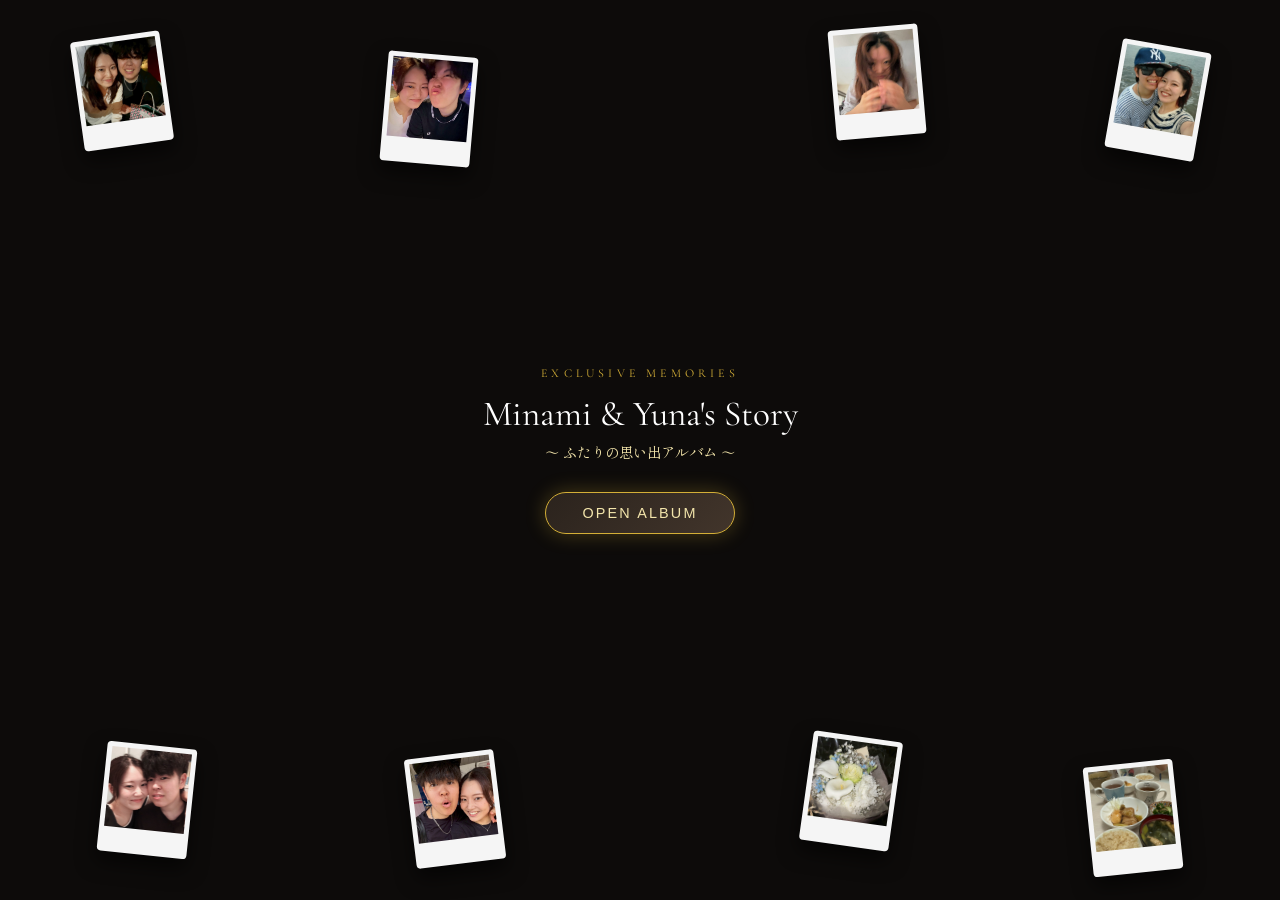
==== commit 59070f45: "Add files via upload" ====
--- a/album_main.html
+++ b/album_main.html
@@ -8,7 +8,7 @@
   <link rel="preconnect" href="https://fonts.googleapis.com">
   <link rel="preconnect" href="https://fonts.gstatic.com" crossorigin>
   <link href="https://fonts.googleapis.com/css2?family=Cormorant+Garamond:ital,wght@0,400;0,600;1,400&family=Shippori+Mincho:wght@400;500;600;700&family=Yuji+Syuku&display=swap" rel="stylesheet">
-  <link rel="stylesheet" href="style.css?v=9999999">
+  <link rel="stylesheet" href="style.css?v=20260919">
 </head>
 <body class="cover-active">
 
@@ -64,7 +64,7 @@
     <button id="nextBtn" aria-label="次のページへ">NEXT ▶</button>
   </div>
 
-  <!-- 📝 アルバム文章データ -->
+  <!-- 📝 アルバム文章データ（JavaScript用データ） -->
   <script>
     window.albumData = [
       {
@@ -167,6 +167,6 @@
     window.secretLetterText = `みなみさんへ\n\n付き合ってから今日まで、みなみさんと過ごしたすべての時間が私の宝物です。\n\n照れくさくて普段は直接言えないけれど、みなみさんの笑顔も、真っ直ぐなところも、甘えてくるところも、少し変なところも、一緒にいて楽しいところも、ダンス頑張っているところも全部全部愛おしいよ。みなみさんが私のことを思ってくれてるように、私もみなみさんのことを心から毎日思っています。\n\nこれからもずっとみなみさんの隣にいられますように。笑っていられますように。\n何があっても私たちが手をつないでいれば大丈夫。\nどんなことだって乗り越えていける。\nだから安心して好きなことをやり続けていこうね。\n\nこれからもまたぶつかったりしんどい時期が来るかもしれないけど、どんな時でも相手を思いやる気持ちだけは忘れないでいようね。みなみさんも一人で抱え込まずに私になんでも言ってね。私も日々いろんな思いをみなみさんに伝えていこうと思います。\n\nこれからも自分たちのペースで少しずつお互いのこと知っていこう。\n一生かけてみなみさんのことを知り尽くしていきます。\n\nみなみさんとの出会いに感謝です。\n大好きだよ。\n\n結南より`;
   </script>
 
-  <script src="script.js?v=202609192"></script>
+  <script src="script.js?v=202609193"></script>
 </body>
 </html>
--- a/style.css
+++ b/style.css
@@ -1,5 +1,5 @@
 :root {
-  --bg-color: #0b0908;
+  --bg-color: #0d0b0a;
   --gold-primary: #d4af37;
   --gold-glow: #f3e5ab;
   --card-bg: #1a1614;
@@ -20,121 +20,111 @@
   justify-content: space-between;
   padding: 20px 10px;
   overflow-x: hidden;
+  position: relative;
+}
+
+/* 背景粒子 */
+#bg-canvas {
+  position: fixed; top: 0; left: 0; width: 100%; height: 100%;
+  z-index: 1; pointer-events: none; opacity: 0.4;
 }
 
 /* オープニングカバー */
 #opening-cover {
-  position: fixed;
-  top: 0; left: 0;
-  width: 100vw; height: 100vh;
-  background: #0d0b0a;
-  z-index: 99999;
-  display: flex;
-  justify-content: center;
-  align-items: center;
+  position: fixed; top: 0; left: 0; width: 100vw; height: 100vh;
+  background: #0d0b0a; z-index: 99999;
+  display: flex; justify-content: center; align-items: center;
   transition: opacity 0.8s ease, transform 0.8s ease;
 }
 
 #opening-cover.open-book {
-  opacity: 0;
-  pointer-events: none;
-  transform: scale(1.05);
+  opacity: 0; pointer-events: none; transform: scale(1.05);
 }
 
-.cover-content { text-align: center; padding: 20px; }
+.cover-content { text-align: center; padding: 20px; position: relative; z-index: 10; }
 .luxury-badge { font-family: var(--font-en); font-size: 0.75rem; letter-spacing: 0.35em; color: var(--gold-primary); margin-bottom: 12px; }
 .cover-title { font-family: var(--font-en); font-size: 2.2rem; color: #fff; margin-bottom: 6px; }
 .cover-sub { font-size: 0.9rem; color: var(--gold-glow); margin-bottom: 30px; }
 .open-btn {
   background: linear-gradient(135deg, #2b231d, #42352b);
-  border: 1px solid var(--gold-primary);
-  color: var(--gold-glow);
-  padding: 12px 36px;
-  border-radius: 30px;
-  font-size: 0.9rem;
-  cursor: pointer;
-  letter-spacing: 0.15em;
+  border: 1px solid var(--gold-primary); color: var(--gold-glow);
+  padding: 12px 36px; border-radius: 30px; font-size: 0.9rem;
+  cursor: pointer; letter-spacing: 0.15em;
   box-shadow: 0 0 20px rgba(212,175,55,0.3);
 }
 
+/* オープニングで浮遊する上下4枚ずつのポラロイド */
+#random-photos-container {
+  position: absolute; top: 0; left: 0; width: 100%; height: 100%;
+  pointer-events: none; overflow: hidden;
+}
+
+.random-polaroid {
+  position: absolute; width: 90px; height: 110px; background: #fff; padding: 5px;
+  border-radius: 4px; box-shadow: 0 10px 20px rgba(0,0,0,0.6);
+  opacity: 0; transition: opacity 0.8s ease; animation: polaroidFloat 6s ease-in-out infinite alternate;
+}
+.random-polaroid img { width: 100%; height: 80px; object-fit: cover; }
+
+.polaroid-1 { top: 4%; left: 6%; transform: rotate(-8deg); }
+.polaroid-2 { top: 6%; left: 30%; transform: rotate(5deg); animation-delay: 1s; }
+.polaroid-3 { top: 3%; right: 28%; transform: rotate(-5deg); animation-delay: 2s; }
+.polaroid-4 { top: 5%; right: 6%; transform: rotate(10deg); animation-delay: 0.5s; }
+
+.polaroid-5 { bottom: 5%; left: 8%; transform: rotate(6deg); animation-delay: 1.5s; }
+.polaroid-6 { bottom: 4%; left: 32%; transform: rotate(-7deg); animation-delay: 2.5s; }
+.polaroid-7 { bottom: 6%; right: 30%; transform: rotate(8deg); animation-delay: 0.8s; }
+.polaroid-8 { bottom: 3%; right: 8%; transform: rotate(-6deg); animation-delay: 1.8s; }
+
+@keyframes polaroidFloat {
+  0% { transform: translateY(0px) rotate(var(--rot, 0deg)); }
+  100% { transform: translateY(-12px) rotate(var(--rot, 0deg)); }
+}
+
 /* ヘッダー */
-header { text-align: center; margin-bottom: 15px; width: 100%; }
+header { text-align: center; margin-bottom: 15px; width: 100%; position: relative; z-index: 10; }
 .header-brand { font-family: var(--font-en); font-size: 0.7rem; letter-spacing: 0.3em; color: var(--gold-primary); }
 h1 { font-size: 1.3rem; color: #fff; margin: 4px 0; font-weight: 600; }
 .subtitle { font-family: var(--font-en); font-size: 0.8rem; color: #8c8275; }
 .anniversary-timer { font-size: 0.78rem; color: var(--gold-glow); margin-top: 6px; }
 .header-btn-group { display: flex; gap: 10px; justify-content: center; margin-top: 12px; }
 .omikuji-btn, .cinema-nav-btn {
-  background: rgba(212, 175, 55, 0.15);
-  border: 1px solid var(--gold-primary);
-  color: var(--gold-glow);
-  padding: 6px 14px;
-  border-radius: 20px;
-  font-size: 0.75rem;
-  text-decoration: none;
-  cursor: pointer;
+  background: rgba(212, 175, 55, 0.15); border: 1px solid var(--gold-primary);
+  color: var(--gold-glow); padding: 6px 14px; border-radius: 20px;
+  font-size: 0.75rem; text-decoration: none; cursor: pointer;
 }
 
-/* アルバム本構造 */
+/* アルバム本体 */
 .album-container {
-  width: 100%;
-  max-width: 480px;
-  min-height: 540px;
-  position: relative;
-  perspective: 1500px;
-  margin: 10px 0;
+  width: 100%; max-width: 460px; min-height: 520px;
+  position: relative; margin: 10px 0; z-index: 10;
 }
 
-.book-spine { display: none; }
-
 .page {
-  position: absolute;
-  top: 0; left: 0;
-  width: 100%; height: 100%;
-  background: var(--card-bg);
-  border: 1px solid rgba(212, 175, 55, 0.35);
-  border-radius: 12px;
-  padding: 20px 16px;
+  position: absolute; top: 0; left: 0; width: 100%; height: 100%;
+  background: var(--card-bg); border: 1px solid rgba(212, 175, 55, 0.35);
+  border-radius: 12px; padding: 20px 16px;
   box-shadow: 0 15px 35px rgba(0,0,0,0.8);
-  display: flex;
-  flex-direction: column;
-  gap: 12px;
-  opacity: 0;
-  pointer-events: none;
-  transform: rotateY(90deg);
-  transform-origin: left center;
-  transition: transform 0.6s cubic-bezier(0.645, 0.045, 0.355, 1), opacity 0.4s ease;
-  backface-visibility: hidden;
+  display: flex; flex-direction: column; gap: 12px;
+  opacity: 0; pointer-events: none; transform: scale(0.95);
+  transition: opacity 0.4s ease, transform 0.4s ease;
 }
 
 .page.active {
-  opacity: 1;
-  pointer-events: auto;
-  transform: rotateY(0deg);
-  z-index: 10;
+  opacity: 1; pointer-events: auto; transform: scale(1); z-index: 10;
 }
 
-.page.flipped {
-  opacity: 0;
-  pointer-events: none;
-  transform: rotateY(-90deg);
-  z-index: 1;
-}
-
-/* 写真領域 */
+/* 写真枠 */
 .photo-column { width: 100%; display: flex; flex-direction: column; align-items: center; }
 .photo-frame {
   width: 100%; max-width: 320px; height: 210px;
-  border-radius: 8px; overflow: hidden;
-  border: 4px solid #2a2420;
-  box-shadow: 0 8px 20px rgba(0,0,0,0.7);
-  position: relative; cursor: pointer;
+  border-radius: 8px; overflow: hidden; border: 4px solid #2a2420;
+  box-shadow: 0 8px 20px rgba(0,0,0,0.7); position: relative; cursor: pointer;
 }
 .photo-inner { width: 100%; height: 100%; position: relative; transition: transform 0.6s; transform-style: preserve-3d; }
 .photo-frame.flipped-photo .photo-inner { transform: rotateY(180deg); }
 .photo-front, .photo-back {
-  position: absolute; width: 100%; height: 100%;
-  backface-visibility: hidden; top: 0; left: 0;
+  position: absolute; width: 100%; height: 100%; backface-visibility: hidden; top: 0; left: 0;
 }
 .photo-front img { width: 100%; height: 100%; object-fit: cover; }
 .photo-back {
@@ -143,8 +133,7 @@
   padding: 15px; text-align: center; font-size: 0.85rem;
   transform: rotateY(180deg); border: 1px solid var(--gold-primary);
 }
-.photo-btn-group { margin-top: 6px; }
-.photo-zoom-btn { background: none; border: none; color: var(--gold-primary); font-size: 0.72rem; cursor: pointer; }
+.photo-zoom-btn { background: none; border: none; color: var(--gold-primary); font-size: 0.72rem; cursor: pointer; margin-top: 4px; }
 
 /* 日記テキスト */
 .diary-entry { width: 100%; display: flex; flex-direction: column; }
@@ -154,16 +143,12 @@
 .author { text-align: right; font-size: 0.75rem; color: var(--gold-primary); margin-top: auto; padding-top: 6px; }
 
 /* ページコントロール */
-.page-indicator { font-family: var(--font-en); font-size: 0.85rem; color: var(--gold-primary); margin-top: 10px; }
-.controls { display: flex; gap: 20px; margin-top: 10px; }
+.page-indicator { font-family: var(--font-en); font-size: 0.85rem; color: var(--gold-primary); margin-top: 10px; z-index: 10; }
+.controls { display: flex; gap: 20px; margin-top: 10px; z-index: 10; }
 .controls button {
   background: linear-gradient(135deg, #2b231d, #42352b);
-  border: 1px solid var(--gold-primary);
-  color: var(--gold-glow);
-  padding: 8px 24px;
-  border-radius: 20px;
-  font-size: 0.8rem;
-  cursor: pointer;
+  border: 1px solid var(--gold-primary); color: var(--gold-glow);
+  padding: 8px 24px; border-radius: 20px; font-size: 0.8rem; cursor: pointer;
 }
 .controls button:disabled { opacity: 0.3; cursor: not-allowed; }
 
@@ -186,7 +171,7 @@
 .lightbox img { max-width: 90%; max-height: 80vh; border-radius: 8px; border: 2px solid var(--gold-primary); }
 .lightbox-close { position: absolute; top: 20px; right: 25px; color: #fff; font-size: 2rem; cursor: pointer; }
 
-/* 飛翔演出 */
+/* 飛翔演出（12枚） */
 .burst-photo-fly {
   position: fixed; z-index: 100002; pointer-events: none; background: #fff; padding: 5px; border-radius: 8px;
   box-shadow: 0 20px 40px rgba(0,0,0,0.8), 0 0 20px rgba(212,175,55,0.4); opacity: 0;
@@ -198,4 +183,15 @@
   20% { opacity: 1; transform: translate(-50%, -50%) scale(1) rotate(var(--end-rot, 5deg)); }
   75% { opacity: 0.95; transform: translate(-50%, -50%) scale(1.08) rotate(var(--end-rot, 5deg)); }
   100% { opacity: 0; transform: translate(-50%, -50%) scale(1.2) rotate(var(--end-rot, 5deg)); }
-}+}
+
+/* 最後の吸い込まれるヒーロー写真 */
+.final-hero-photo {
+  position: fixed; top: 50%; left: 50%; transform: translate(-50%, -50%) scale(0.2);
+  width: 280px; height: 200px; background: #fff; padding: 6px; border-radius: 8px;
+  z-index: 100003; opacity: 0; transition: all 0.8s cubic-bezier(0.16, 1, 0.3, 1);
+  box-shadow: 0 0 30px rgba(212,175,55,0.8);
+}
+.final-hero-photo img { width: 100%; height: 100%; object-fit: cover; border-radius: 4px; }
+.final-hero-photo.active-show { opacity: 1; transform: translate(-50%, -50%) scale(1); }
+.final-hero-photo.absorb-into-album { opacity: 0; transform: translate(-50%, -50%) scale(0.1); filter: blur(10px); }
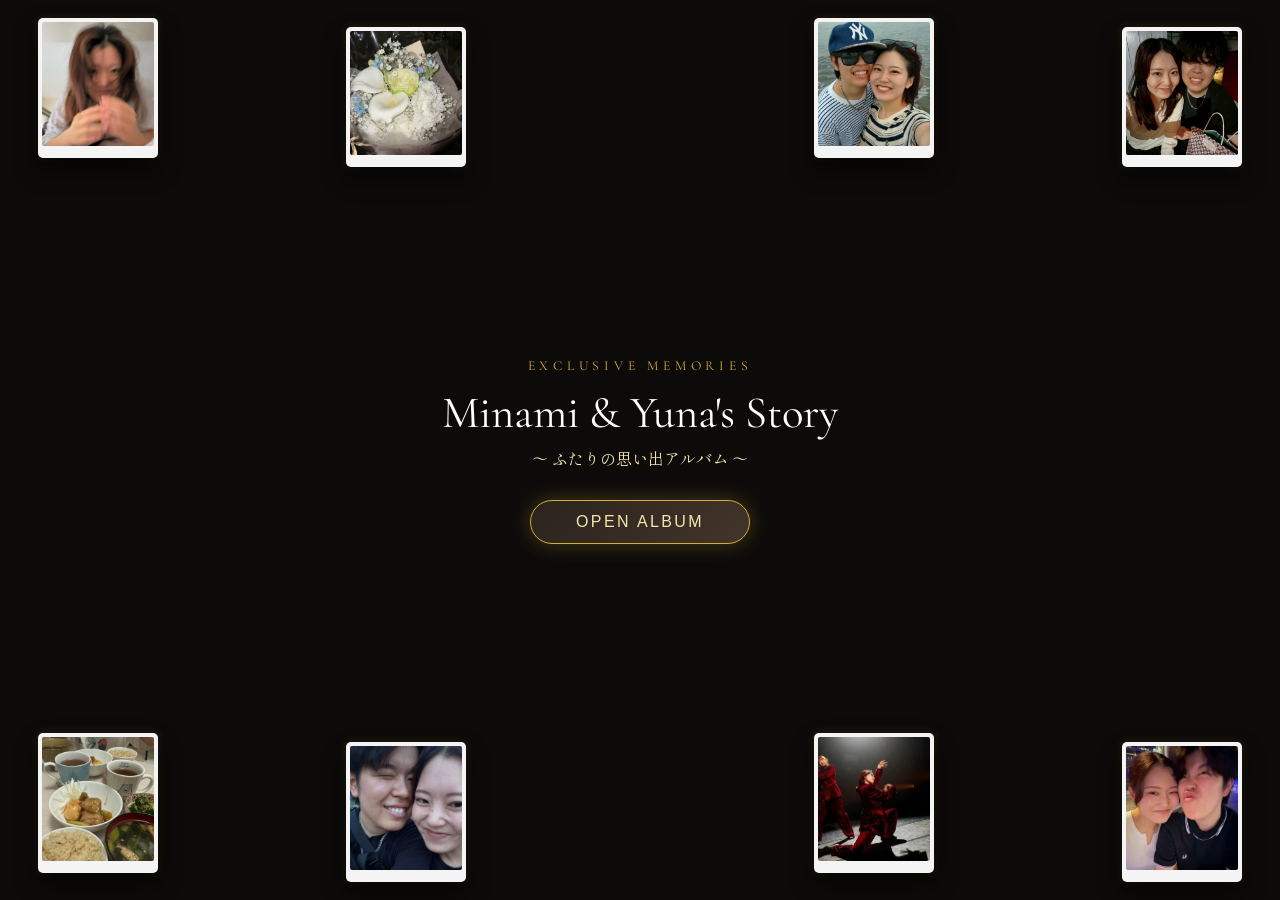
==== commit 71e1fbf5: "Add files via upload" ====
--- a/album_main.html
+++ b/album_main.html
@@ -8,7 +8,7 @@
   <link rel="preconnect" href="https://fonts.googleapis.com">
   <link rel="preconnect" href="https://fonts.gstatic.com" crossorigin>
   <link href="https://fonts.googleapis.com/css2?family=Cormorant+Garamond:ital,wght@0,400;0,600;1,400&family=Shippori+Mincho:wght@400;500;600;700&family=Yuji+Syuku&display=swap" rel="stylesheet">
-  <link rel="stylesheet" href="style.css?v=20260919">
+  <link rel="stylesheet" href="style.css?v=20260919_final">
 </head>
 <body class="cover-active">
 
@@ -64,7 +64,6 @@
     <button id="nextBtn" aria-label="次のページへ">NEXT ▶</button>
   </div>
 
-  <!-- 📝 アルバム文章データ（JavaScript用データ） -->
   <script>
     window.albumData = [
       {
@@ -167,6 +166,6 @@
     window.secretLetterText = `みなみさんへ\n\n付き合ってから今日まで、みなみさんと過ごしたすべての時間が私の宝物です。\n\n照れくさくて普段は直接言えないけれど、みなみさんの笑顔も、真っ直ぐなところも、甘えてくるところも、少し変なところも、一緒にいて楽しいところも、ダンス頑張っているところも全部全部愛おしいよ。みなみさんが私のことを思ってくれてるように、私もみなみさんのことを心から毎日思っています。\n\nこれからもずっとみなみさんの隣にいられますように。笑っていられますように。\n何があっても私たちが手をつないでいれば大丈夫。\nどんなことだって乗り越えていける。\nだから安心して好きなことをやり続けていこうね。\n\nこれからもまたぶつかったりしんどい時期が来るかもしれないけど、どんな時でも相手を思いやる気持ちだけは忘れないでいようね。みなみさんも一人で抱え込まずに私になんでも言ってね。私も日々いろんな思いをみなみさんに伝えていこうと思います。\n\nこれからも自分たちのペースで少しずつお互いのこと知っていこう。\n一生かけてみなみさんのことを知り尽くしていきます。\n\nみなみさんとの出会いに感謝です。\n大好きだよ。\n\n結南より`;
   </script>
 
-  <script src="script.js?v=202609193"></script>
+  <script src="script.js?v=20260919_final"></script>
 </body>
 </html>
--- a/style.css
+++ b/style.css
@@ -18,12 +18,11 @@
   flex-direction: column;
   align-items: center;
   justify-content: space-between;
-  padding: 20px 10px;
+  padding: clamp(10px, 2vh, 20px) 10px;
   overflow-x: hidden;
   position: relative;
 }
 
-/* 背景粒子 */
 #bg-canvas {
   position: fixed; top: 0; left: 0; width: 100%; height: 100%;
   z-index: 1; pointer-events: none; opacity: 0.4;
@@ -42,84 +41,110 @@
 }
 
 .cover-content { text-align: center; padding: 20px; position: relative; z-index: 10; }
-.luxury-badge { font-family: var(--font-en); font-size: 0.75rem; letter-spacing: 0.35em; color: var(--gold-primary); margin-bottom: 12px; }
-.cover-title { font-family: var(--font-en); font-size: 2.2rem; color: #fff; margin-bottom: 6px; }
-.cover-sub { font-size: 0.9rem; color: var(--gold-glow); margin-bottom: 30px; }
+.luxury-badge { font-family: var(--font-en); font-size: clamp(0.65rem, 1.8vw, 0.85rem); letter-spacing: 0.35em; color: var(--gold-primary); margin-bottom: 12px; }
+.cover-title { font-family: var(--font-en); font-size: clamp(1.8rem, 5vw, 2.8rem); color: #fff; margin-bottom: 6px; }
+.cover-sub { font-size: clamp(0.8rem, 2.2vw, 1rem); color: var(--gold-glow); margin-bottom: 30px; }
 .open-btn {
   background: linear-gradient(135deg, #2b231d, #42352b);
   border: 1px solid var(--gold-primary); color: var(--gold-glow);
-  padding: 12px 36px; border-radius: 30px; font-size: 0.9rem;
+  padding: 12px clamp(28px, 5vw, 45px); border-radius: 30px; font-size: clamp(0.85rem, 2vw, 1rem);
   cursor: pointer; letter-spacing: 0.15em;
   box-shadow: 0 0 20px rgba(212,175,55,0.3);
 }
 
-/* オープニングで浮遊する上下4枚ずつのポラロイド */
+/* ポラロイド（端末サイズに合わせて自動リサイズ） */
 #random-photos-container {
   position: absolute; top: 0; left: 0; width: 100%; height: 100%;
   pointer-events: none; overflow: hidden;
 }
 
 .random-polaroid {
-  position: absolute; width: 90px; height: 110px; background: #fff; padding: 5px;
-  border-radius: 4px; box-shadow: 0 10px 20px rgba(0,0,0,0.6);
-  opacity: 0; transition: opacity 0.8s ease; animation: polaroidFloat 6s ease-in-out infinite alternate;
-}
-.random-polaroid img { width: 100%; height: 80px; object-fit: cover; }
-
-.polaroid-1 { top: 4%; left: 6%; transform: rotate(-8deg); }
-.polaroid-2 { top: 6%; left: 30%; transform: rotate(5deg); animation-delay: 1s; }
-.polaroid-3 { top: 3%; right: 28%; transform: rotate(-5deg); animation-delay: 2s; }
-.polaroid-4 { top: 5%; right: 6%; transform: rotate(10deg); animation-delay: 0.5s; }
-
-.polaroid-5 { bottom: 5%; left: 8%; transform: rotate(6deg); animation-delay: 1.5s; }
-.polaroid-6 { bottom: 4%; left: 32%; transform: rotate(-7deg); animation-delay: 2.5s; }
-.polaroid-7 { bottom: 6%; right: 30%; transform: rotate(8deg); animation-delay: 0.8s; }
-.polaroid-8 { bottom: 3%; right: 8%; transform: rotate(-6deg); animation-delay: 1.8s; }
-
-@keyframes polaroidFloat {
-  0% { transform: translateY(0px) rotate(var(--rot, 0deg)); }
-  100% { transform: translateY(-12px) rotate(var(--rot, 0deg)); }
+  position: absolute;
+  width: clamp(75px, 12vw, 120px);
+  height: clamp(90px, 14vw, 140px);
+  background: #ffffff;
+  padding: 4px 4px 12px 4px;
+  border-radius: 5px;
+  box-shadow: 0 12px 25px rgba(0,0,0,0.75), 0 0 10px rgba(212,175,55,0.15);
+  opacity: 0;
+  transition: opacity 0.8s ease;
+  will-change: transform;
+}
+
+.polaroid-1 { top: 2%; left: 3%; animation: floatPath1 8s ease-in-out infinite alternate; }
+.polaroid-2 { top: 3%; left: 27%; animation: floatPath2 9s ease-in-out infinite alternate; animation-delay: 0.8s; }
+.polaroid-3 { top: 2%; right: 27%; animation: floatPath3 8.5s ease-in-out infinite alternate; animation-delay: 1.5s; }
+.polaroid-4 { top: 3%; right: 3%; animation: floatPath4 9.5s ease-in-out infinite alternate; animation-delay: 0.3s; }
+
+.polaroid-5 { bottom: 3%; left: 3%; animation: floatPath3 9s ease-in-out infinite alternate; animation-delay: 1.2s; }
+.polaroid-6 { bottom: 2%; left: 27%; animation: floatPath4 8.5s ease-in-out infinite alternate; animation-delay: 2s; }
+.polaroid-7 { bottom: 3%; right: 27%; animation: floatPath1 9.5s ease-in-out infinite alternate; animation-delay: 0.5s; }
+.polaroid-8 { bottom: 2%; right: 3%; animation: floatPath2 8s ease-in-out infinite alternate; animation-delay: 1.7s; }
+
+@keyframes floatPath1 {
+  0%   { transform: translate(0, 0) rotate(-7deg); }
+  50%  { transform: translate(8px, -10px) rotate(-3deg); }
+  100% { transform: translate(-6px, -16px) rotate(-9deg); }
+}
+
+@keyframes floatPath2 {
+  0%   { transform: translate(0, 0) rotate(6deg); }
+  50%  { transform: translate(-10px, -12px) rotate(10deg); }
+  100% { transform: translate(6px, -8px) rotate(4deg); }
+}
+
+@keyframes floatPath3 {
+  0%   { transform: translate(0, 0) rotate(-5deg); }
+  50%  { transform: translate(-8px, -8px) rotate(-10deg); }
+  100% { transform: translate(10px, -15px) rotate(-3deg); }
+}
+
+@keyframes floatPath4 {
+  0%   { transform: translate(0, 0) rotate(8deg); }
+  50%  { transform: translate(9px, -14px) rotate(4deg); }
+  100% { transform: translate(-7px, -6px) rotate(11deg); }
 }
 
 /* ヘッダー */
-header { text-align: center; margin-bottom: 15px; width: 100%; position: relative; z-index: 10; }
-.header-brand { font-family: var(--font-en); font-size: 0.7rem; letter-spacing: 0.3em; color: var(--gold-primary); }
-h1 { font-size: 1.3rem; color: #fff; margin: 4px 0; font-weight: 600; }
-.subtitle { font-family: var(--font-en); font-size: 0.8rem; color: #8c8275; }
-.anniversary-timer { font-size: 0.78rem; color: var(--gold-glow); margin-top: 6px; }
-.header-btn-group { display: flex; gap: 10px; justify-content: center; margin-top: 12px; }
+header { text-align: center; margin-bottom: 8px; width: 100%; position: relative; z-index: 10; }
+.header-brand { font-family: var(--font-en); font-size: clamp(0.6rem, 1.5vw, 0.75rem); letter-spacing: 0.3em; color: var(--gold-primary); }
+h1 { font-size: clamp(1.05rem, 3.2vw, 1.5rem); color: #fff; margin: 2px 0; font-weight: 600; }
+.subtitle { font-family: var(--font-en); font-size: clamp(0.7rem, 2vw, 0.85rem); color: #8c8275; }
+.anniversary-timer { font-size: clamp(0.7rem, 2vw, 0.82rem); color: var(--gold-glow); margin-top: 4px; }
+.header-btn-group { display: flex; gap: 8px; justify-content: center; margin-top: 8px; }
 .omikuji-btn, .cinema-nav-btn {
   background: rgba(212, 175, 55, 0.15); border: 1px solid var(--gold-primary);
-  color: var(--gold-glow); padding: 6px 14px; border-radius: 20px;
-  font-size: 0.75rem; text-decoration: none; cursor: pointer;
-}
-
-/* アルバム本体 */
+  color: var(--gold-glow); padding: 5px 12px; border-radius: 18px;
+  font-size: clamp(0.68rem, 1.8vw, 0.78rem); text-decoration: none; cursor: pointer;
+}
+
+/* メインカードコンテナ（全画面対応） */
 .album-container {
-  width: 100%; max-width: 460px; min-height: 520px;
-  position: relative; margin: 10px 0; z-index: 10;
+  width: 100%; max-width: 480px;
+  height: clamp(450px, 62vh, 650px);
+  position: relative; margin: 4px 0; z-index: 10;
 }
 
 .page {
   position: absolute; top: 0; left: 0; width: 100%; height: 100%;
   background: var(--card-bg); border: 1px solid rgba(212, 175, 55, 0.35);
-  border-radius: 12px; padding: 20px 16px;
+  border-radius: 12px; padding: clamp(12px, 3vh, 20px) clamp(12px, 3vw, 18px);
   box-shadow: 0 15px 35px rgba(0,0,0,0.8);
-  display: flex; flex-direction: column; gap: 12px;
-  opacity: 0; pointer-events: none; transform: scale(0.95);
-  transition: opacity 0.4s ease, transform 0.4s ease;
-}
-
-.page.active {
-  opacity: 1; pointer-events: auto; transform: scale(1); z-index: 10;
-}
-
-/* 写真枠 */
-.photo-column { width: 100%; display: flex; flex-direction: column; align-items: center; }
+  display: flex; flex-direction: column; gap: 8px;
+  opacity: 0; pointer-events: none; transform: scale(0.96);
+  transition: opacity 0.35s ease, transform 0.35s ease;
+  overflow-y: auto; -webkit-overflow-scrolling: touch;
+}
+
+.page.active { opacity: 1; pointer-events: auto; transform: scale(1); z-index: 10; }
+
+/* 写真エリア */
+.photo-column { width: 100%; display: flex; flex-direction: column; align-items: center; flex-shrink: 0; }
 .photo-frame {
-  width: 100%; max-width: 320px; height: 210px;
-  border-radius: 8px; overflow: hidden; border: 4px solid #2a2420;
-  box-shadow: 0 8px 20px rgba(0,0,0,0.7); position: relative; cursor: pointer;
+  width: 100%; max-width: 320px;
+  height: clamp(160px, 25vh, 230px);
+  border-radius: 8px; overflow: hidden; border: 3px solid #2a2420;
+  box-shadow: 0 6px 16px rgba(0,0,0,0.7); position: relative; cursor: pointer;
 }
 .photo-inner { width: 100%; height: 100%; position: relative; transition: transform 0.6s; transform-style: preserve-3d; }
 .photo-frame.flipped-photo .photo-inner { transform: rotateY(180deg); }
@@ -130,48 +155,48 @@
 .photo-back {
   background: #231c17; color: var(--gold-glow);
   display: flex; justify-content: center; align-items: center;
-  padding: 15px; text-align: center; font-size: 0.85rem;
+  padding: 12px; text-align: center; font-size: 0.82rem;
   transform: rotateY(180deg); border: 1px solid var(--gold-primary);
 }
-.photo-zoom-btn { background: none; border: none; color: var(--gold-primary); font-size: 0.72rem; cursor: pointer; margin-top: 4px; }
-
-/* 日記テキスト */
-.diary-entry { width: 100%; display: flex; flex-direction: column; }
-.page-tag { font-family: var(--font-en); font-size: 0.65rem; color: var(--gold-primary); letter-spacing: 0.2em; }
-.date-title { font-size: 1.05rem; color: var(--gold-glow); margin: 2px 0 8px 0; border-bottom: 1px solid rgba(212,175,55,0.2); padding-bottom: 4px; }
-.text { font-size: 0.82rem; line-height: 1.8; color: #d1c7bc; max-height: 200px; overflow-y: auto; }
-.author { text-align: right; font-size: 0.75rem; color: var(--gold-primary); margin-top: auto; padding-top: 6px; }
-
-/* ページコントロール */
-.page-indicator { font-family: var(--font-en); font-size: 0.85rem; color: var(--gold-primary); margin-top: 10px; z-index: 10; }
-.controls { display: flex; gap: 20px; margin-top: 10px; z-index: 10; }
+.photo-zoom-btn { background: none; border: none; color: var(--gold-primary); font-size: 0.7rem; cursor: pointer; margin-top: 2px; }
+
+/* 文章テキスト */
+.diary-entry { width: 100%; display: flex; flex-direction: column; flex-grow: 1; }
+.page-tag { font-family: var(--font-en); font-size: 0.62rem; color: var(--gold-primary); letter-spacing: 0.2em; }
+.date-title { font-size: clamp(0.9rem, 2.5vw, 1.1rem); color: var(--gold-glow); margin: 2px 0 4px 0; border-bottom: 1px solid rgba(212,175,55,0.2); padding-bottom: 2px; }
+.text { font-size: clamp(0.78rem, 2vw, 0.85rem); line-height: 1.75; color: #d1c7bc; margin-bottom: 6px; }
+.author { text-align: right; font-size: 0.72rem; color: var(--gold-primary); margin-top: auto; padding-top: 4px; }
+
+/* ページナビボタン */
+.page-indicator { font-family: var(--font-en); font-size: 0.82rem; color: var(--gold-primary); margin-top: 4px; z-index: 20; text-align: center; }
+.controls { display: flex; gap: 16px; margin-top: 4px; z-index: 20; justify-content: center; width: 100%; }
 .controls button {
   background: linear-gradient(135deg, #2b231d, #42352b);
   border: 1px solid var(--gold-primary); color: var(--gold-glow);
-  padding: 8px 24px; border-radius: 20px; font-size: 0.8rem; cursor: pointer;
+  padding: 7px 22px; border-radius: 20px; font-size: 0.78rem; cursor: pointer;
 }
 .controls button:disabled { opacity: 0.3; cursor: not-allowed; }
 
 /* クイズ & 秘密の手紙 */
-.quiz-box { margin-top: 8px; background: rgba(0,0,0,0.3); padding: 8px; border-radius: 6px; }
+.quiz-box { margin-top: 6px; background: rgba(0,0,0,0.35); padding: 8px; border-radius: 6px; border: 1px solid rgba(212,175,55,0.2); }
 .quiz-title { font-size: 0.75rem; color: var(--gold-glow); }
-.quiz-q { font-size: 0.75rem; margin-bottom: 6px; }
+.quiz-q { font-size: 0.75rem; margin-bottom: 6px; color: #eee; }
 .quiz-options { display: flex; flex-direction: column; gap: 4px; }
 .quiz-btn { background: #2a2420; border: 1px solid #443; color: #fff; padding: 5px; border-radius: 4px; font-size: 0.72rem; text-align: left; cursor: pointer; }
 .quiz-result { font-size: 0.72rem; margin-top: 4px; }
 
-.secret-pass-box { margin-top: 10px; text-align: center; }
+.secret-pass-box { margin-top: 8px; text-align: center; }
 .pass-input-group { display: flex; gap: 6px; justify-content: center; margin-top: 6px; }
-.pass-input-group input { background: #000; border: 1px solid var(--gold-primary); color: #fff; padding: 5px; border-radius: 4px; text-align: center; width: 100px; }
-.secret-letter { margin-top: 10px; padding: 10px; background: rgba(212,175,55,0.1); border: 1px dashed var(--gold-primary); border-radius: 6px; font-size: 0.8rem; line-height: 1.8; text-align: left; }
-
-/* モーダル */
-.lightbox { position: fixed; top: 0; left: 0; width: 100vw; height: 100vh; background: rgba(0,0,0,0.9); z-index: 99999; display: flex; justify-content: center; align-items: center; opacity: 0; pointer-events: none; transition: opacity 0.3s; }
+.pass-input-group input { background: #000; border: 1px solid var(--gold-primary); color: #fff; padding: 5px; border-radius: 4px; text-align: center; width: 90px; }
+.secret-letter { margin-top: 8px; padding: 10px; background: rgba(212,175,55,0.1); border: 1px dashed var(--gold-primary); border-radius: 6px; font-size: 0.78rem; line-height: 1.75; text-align: left; }
+
+/* ライトボックス */
+.lightbox { position: fixed; top: 0; left: 0; width: 100vw; height: 100vh; background: rgba(0,0,0,0.92); z-index: 99999; display: flex; justify-content: center; align-items: center; opacity: 0; pointer-events: none; transition: opacity 0.3s; }
 .lightbox.active { opacity: 1; pointer-events: auto; }
 .lightbox img { max-width: 90%; max-height: 80vh; border-radius: 8px; border: 2px solid var(--gold-primary); }
 .lightbox-close { position: absolute; top: 20px; right: 25px; color: #fff; font-size: 2rem; cursor: pointer; }
 
-/* 飛翔演出（12枚） */
+/* 飛翔演出 */
 .burst-photo-fly {
   position: fixed; z-index: 100002; pointer-events: none; background: #fff; padding: 5px; border-radius: 8px;
   box-shadow: 0 20px 40px rgba(0,0,0,0.8), 0 0 20px rgba(212,175,55,0.4); opacity: 0;
@@ -185,7 +210,6 @@
   100% { opacity: 0; transform: translate(-50%, -50%) scale(1.2) rotate(var(--end-rot, 5deg)); }
 }
 
-/* 最後の吸い込まれるヒーロー写真 */
 .final-hero-photo {
   position: fixed; top: 50%; left: 50%; transform: translate(-50%, -50%) scale(0.2);
   width: 280px; height: 200px; background: #fff; padding: 6px; border-radius: 8px;
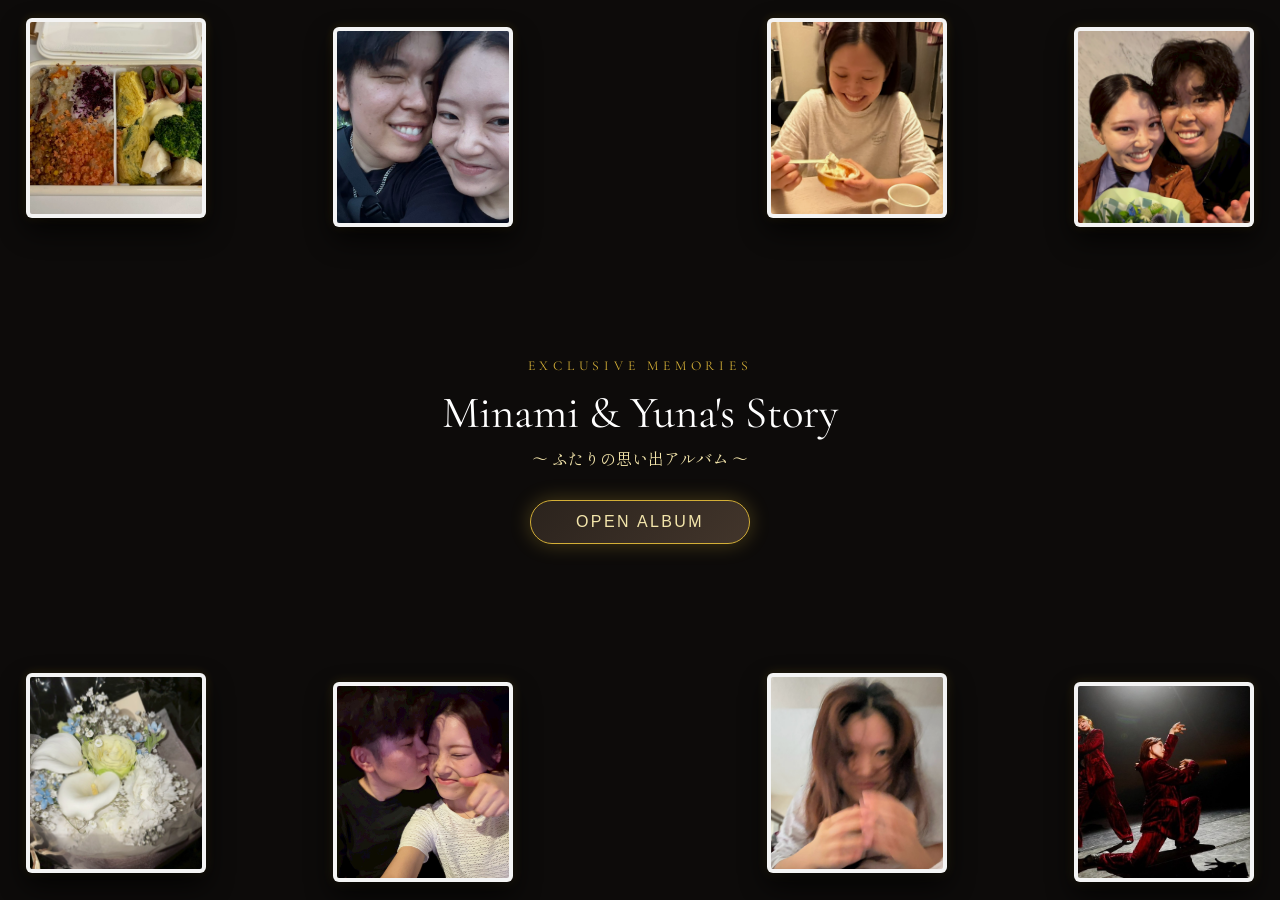
==== commit 317903e8: "Add files via upload" ====
--- a/album_main.html
+++ b/album_main.html
@@ -2,7 +2,7 @@
 <html lang="ja">
 <head>
   <meta charset="UTF-8">
-  <meta name="viewport" content="width=device-width, initial-scale=1.0, maximum-scale=1.0, user-scalable=no">
+  <meta name="viewport" content="width=device-width, initial-scale=1.0">
   <title>みなみと結南の思い出アルバム — Memorial Archive</title>
   
   <link rel="preconnect" href="https://fonts.googleapis.com">
@@ -64,108 +64,8 @@
     <button id="nextBtn" aria-label="次のページへ">NEXT ▶</button>
   </div>
 
-  <script>
-    window.albumData = [
-      {
-        id: "000", tag: "PROLOGUE", date: "'26.07.03", title: "000 - Prologue",
-        text: `あの時出会えたことは運命なんだろうなと思ってます。\n初めて出会ったあの日から私の日常は変わりました。心動かされる毎日です。\n\nみなみさんがこれからも笑っていけますように。みなみさんがゆなといて幸せだって思ってもらえますように。みなみさんがずっとずっと元気で生きていけますように。\n私はいつだってみなみさんの幸せを願っています。だから、みなみさんはみなみさんらしくこれからも自分の目標に向かって、やりたいことに全力で取り組んでください。そんな姿に惚れたので、私に揺らされているような姿は見たくないです。\n\n不器用な私だから全然上手に気持ち伝えられないし、不安にさせちゃうこともあるかもしれないけど、私はみなみさんのことしか見てないし、みなみさんが大好きです。\nどんなことがあっても味方です。みなみさんの笑顔が見たいので、これからも幸せにします。\n\n一緒に幸せになろうね。これからもたくさん思い出増やしていこうね。\n\n愛しています。`,
-        backText: "🌸頑張って選んだ花束。喜んでくれてよかった", image: "images/prologue.png"
-      },
-      {
-        id: "001", tag: "MEMORY 01", date: "2026.07.03", title: "001 - 付き合った日",
-        text: `告白成功してお付き合いが始まった日。\n\n町田駅で待ち合わせしてたけど、緊張しすぎて帰りたかったなぁ。心臓出てくるかと思ったもんね。もんじゃ行って、カラオケ行って、まだ付き合ってもないのにキスしちゃって…なぜかその唇に触れたくなったんだよね。受け入れてくれてありがとう。初キスは忘れもしません。\n\nみなみさんの最寄り駅に着いてから、公園まで歩いていよいよ告白。\n用意していた花束と手紙を渡して無事お付き合いが始まったね。マグカップもありがとう。可愛すぎてずっと机に飾ってます。\n\n隣を歩くだけで照れくさいのに、みなみさんが無意識にぐいぐい寄ってくるから私の歩く道がどんどん狭まっていくのも本当に愛らしかった。いい加減にして？\n\n付き合ってくれてありがとう。初心忘るべからず`,
-        backText: "緊張しすぎて声震えてたなぁ。初のツーショぎこちないね", image: "images/page01.png"
-      },
-      {
-        id: "002", tag: "MEMORY 02", date: "2026.07.05", title: "002 - 初めてダンスを見た日",
-        text: `初めてのダンス公演。\n\nステージの上のみなみさんは、とにかく格好良かったです。他のグループのパフォーマンスも圧巻で、ずっと圧倒されっぱなしだった。こんなに素晴らしい景色を見せてもらえたのも、みなみさんと付き合えたからこそだね。普段味わえない感動をありがとう。ダンスから得るエネルギーはすごいなと再度実感しました。\n\n公演が終わったあとの散歩も楽しかったです。七夕にちなんだ花束も嬉しそうに家に飾ってくれてありがとう。いつか大きな花束で...ね。楽しみにしててね。\n\nこれからもダンス頑張ってもっともっとたくさんのステージに連れて行ってもらって、たくさんの景色を見せてください。`,
-        backText: "💃とてもかっこよかったよ。これからも応援しています。", image: "images/page02.png"
-      },
-      {
-        id: "003", tag: "MEMORY 03", date: "2026.07.07", title: "003 - 七夕",
-        text: `お互いに短冊を書き合って送り合った七夕の夜。\n\n「ずっと隣で笑い合える関係でいられますように」って願いを込めて書いたけど、みなみさんの書いた字が美しすぎて…またさらに惚れ直してしまいました。しかも「大好き」なんて言葉まで短冊に書いてくれて、たまらなく幸せだっよ、ありがとう。\n\n笑顔でいられることが一番大切だと思うけれど、みなみさんとならどんな壁があっても乗り越えていける気がした。これからも一生をかけて、みなみさんのことをもっと知っていきたいなと願った特別な夜でした。`,
-        backText: "🎋ずっとずっと笑っていようね", image: "images/page03.png"
-      },
-      {
-        id: "004", tag: "MEMORY 04", date: "2026.07.10", title: "004 - 初めてのお弁当",
-        text: `初めて手作りのお弁当を食べてもらった日。\n\n朝少し寝ぼけながら炊いた炊き込みご飯は、水の量を間違えて失敗しちゃったけれど、「味はすごく美味しいよ」って優しく微笑んで食べてくれてありがとう。みなみさんの優しさや温もりにいつも救われてます。\n\nいつか同じ家で「いってらっしゃい」を言う日が来たら、毎日私のお弁当をもっていくんだぞ。マッスル弁当にしてあげるね。`,
-        backText: "失敗したご飯もおいしいって食べてくれた優しさに感謝", image: "images/page04.png"
-      },
-      {
-        id: "005", tag: "MEMORY 05", date: "2026.07.11 - 07.12", title: "005 - 水族館と初お泊り",
-        text: `初めてのデートらしいデート？\n\nすみだ水族館に行ったけど、正直あんまり覚えてない。だけど、みなみさんが可愛いなって思いながら隣歩いていたことは覚えています。水族館っていう幻想的な空間で隣に並んで話すだけで、世界でいちばん幸せな時間が流れてたなぁ。\n\nそのあとは、私の家で初めてのお泊り。\nふたりで過ごした静かな一夜は、これまでのどんな夜よりも愛おしくて、心まで温かくなるような時間でした。\n\nふと目を覚ました朝、隣で穏やかに眠るみなみさんの姿がある——そのかけがえのない景色に、胸がぎゅっとするくらいの幸せを感じていたよ。何にも代えられない愛しい朝を、本当にありがとう。`,
-        backText: "すみだ水族館、また行こうね", image: "images/page05.png"
-      },
-      {
-        id: "006", tag: "MEMORY 06", date: "2026.07.12 - 07.13", title: "006 - お泊り",
-        text: `私の「会いたい」っていうわがままを受け止めてくれて、そのままみなみさんの家にお泊り。\n最初は少し戸惑っていたけれど、最後は「いいよ、おいで」って微笑んでくれたのが本当に嬉しかったなぁ。\n\nカメラを向けたら少し照れながらそっぽを向いちゃうところも、アイスを食べている時に目が合うだけで恥ずかしそうにする顔も、見るもの全部が愛おしかったです。\n\nまだまだぎこちないふたりだけど、少しずつ縮まっていく距離さえも宝物のように感じています。\n\nずっとずっと、こんな優しい幸せをふたりで作っていこうね。`,
-        backText: "🍨一緒に食べるアイスって格別においしい", image: "images/page06.png"
-      },
-      {
-        id: "007", tag: "MEMORY 07", date: "2026.07.14 - 07.15", title: "007 - 映画とお泊り",
-        text: `ふたりで『トイ・ストーリー4』を見に行った日\n\n結局、映画の内容をあんまり覚えていないくらいにはイチャイチャしちゃったし、ポップコーンは美味しすぎたし、何より映画館でキスした時の写真がずっとお気に入り。\n\nそのあとはカラオケに行って、みなみさんの家でお泊り。\n翌朝、みなみさんがお弁当を作ってくれて……一口食べた瞬間「好きな人が作ってくれたお弁当って、こんなに美味しいんだ」って胸がいっぱいになりました。優しさと美味しくて愛おしい味を、ありがとう。\n\n毎日が幸せすぎてます。`,
-        backText: "チケット一枚しか買ってなかった私。なんで？", image: "images/page07.png"
-      },
-      {
-        id: "008", tag: "MEMORY 08", date: "2026.07.16 - 07.17", title: "008 - お泊り",
-        text: `「明日お弁当持っていきたい」って言ったら、なぜかそのままお泊りすることになった日\nまさかみなみさんのほうからお泊りに誘ってくれるなんて思ってもなかったなぁ。あ、でも前に「酔わせて持ち帰る」なんて言ってたから、変態疑惑はあったか\n\n二人とも「今日は疲れたから即寝るっ！」って意気込んでたはずなのに、気づいたら始まっちゃう不思議。双方そろって忍耐力がなさすぎるのも愛おしい。\nちょっぴりSっ気満載なみなみさん、本当にメロすぎました。\n\n会うたびに好きが深まっていく、愛おしい日々。いつも本当にありがとう。`,
-        backText: "縮まる距離に二人の愛は深まったかな。", image: "images/page08.png"
-      },
-      {
-        id: "009", tag: "MEMORY 09", date: "2026.07.18 - 07.19", title: "009 - 飲みとお泊り",
-        text: `お酒飲んで、みなみさんの家にお泊り\n\nみなみさんが「チンチロしたい！」って言い出して、案の定メガジョッキを引き当てるんですよ。みなみさんのこういうところね。可愛いよね。結局半分くらい私が飲んでた気もするけど。気のせいにしとくか。\n\n飾らないありのままのみなみさんと過ごす時間は、私にとって居心地良いよ。`,
-        backText: "また飲みに行こうね。", image: "images/page09.png"
-      },
-      {
-        id: "010", tag: "MEMORY 10", date: "2026.07.19", title: "010 - ダンスの送迎",
-        text: `明日のダンス公演に行けないから、少しわがままを言って埼玉会館まで送迎した日\n最初は送るだけのつもりだったけれど、やっぱり我慢できなくてお迎えも行っちゃったんだよね。待ち時間のスタバでの勉強がすごく捗ったからよしとしよう。\n\n帰ってから手間を取らせないで形に残るものを……と考えて、お揃いのコップをプレゼント。さらに内緒でお揃いのスマホケースも買いたくて、帰りの電車でみなみさんからスマホを借りて設定画面をコソコソいじっていたら、「なにしたの？」ってずっと気にしていてめちゃくちゃ可愛かったな。\n\nそしたら「スマホケース買おうかな」とか言い出して大焦り。思わずその場で「あ, 買っちゃった」って白状してサプライズ失敗だったけど、嬉しそうな笑顔が見られたから言ってよかったなって思えました。\n\n明日、みなみさんが全力でダンスを楽しめるように、私のパワーは届いたかな。\nみなみさんと出会えた奇跡に、感謝する毎日です。`,
-        backText: "一緒に食べたお昼ご飯おいしかったね", image: "images/page10.png"
-      },
-      {
-        id: "011", tag: "MEMORY 11", date: "2026.07.23 - 07.24", title: "011 - お泊り",
-        text: `仕事終わりにみなみさんの家へ直行して、一緒に豚の角煮を作った日\n全部本当に美味しかったな。普段はあんまり野菜が好きじゃないのに、みなみさんが作ってくれたきゅうりや焼き浸しがあまりにも美味しすぎて、胸がいっぱいになりました。また作ってほしいな。\n\nそのあと「プレゼントがあります！」って、にっこにこ顔で渡された袋を開けたら、なんとサウナハット！\n前に私が「今は実家にあるんだよね」ってポロッと言ったのを覚えていてくれたみたいで、その気持ちが本当に嬉しかったよ。ありがとう。\n\n早く一緒にサウナに行ったり、温泉旅行に行きたいな。\n今日も心から、愛しています。`,
-        backText: "いつかプライベート温泉連れていくね、楽しみにしてて", image: "images/page11.png"
-      },
-      {
-        id: "012", tag: "MEMORY 12", date: "2026.07.26 - 07.27", title: "012 - お泊まり",
-        text: `前日に急遽会うことが決まって、馬場でお寿司を食べた日\nゲーセンへ行って、太鼓の達人にマリカー、モグラ叩き。ゲーセンでこんなに夢中になってはしゃいで最高の時間を過ごせるのも、みなみさんとだからこそだな〜っと感謝の気持ちでいっぱいでした。\n\nそのままみなみさんの家にお泊りして、翌朝はキスマをつけるかつけさせないかの真剣勝負。じゃれ合っていたら、出かけるギリギリの時間になっちゃうのも愛おしいです。\n\n会ったら会った分だけ、次に会えない日が寂しくなっちゃうけれど、一緒に過ごす時間も離れている時間も、全部ふたりを成長させてくれているんだなって感じています。\n\n「会えない時間や距離に僕らは試されている」\nこの歌詞みたいに、会えない時間でさえお互いを成長できるような関係になりたいと思ってるよ。\n\nやっぱり私には、みなみさんじゃなきゃダメです。`,
-        backText: "何してもみなみさんとなら楽しいな。次はプリクラ撮ろうね", image: "images/page12.png"
-      },
-      {
-        id: "013", tag: "MEMORY 13", date: "2026.07.28", title: "013 - 花火大会",
-        text: `本当はこの日に告白しようと思って予定をもらっていた日。\nまさか恋人同士として、手をつないで花火を見に行けるなんて思ってもなかったなぁ。\n\n夜空を見上げて「きれいだね」ってつぶやくみなみさんの横顔が、咲き誇るどの花火よりも一番きれいでした。これから先、どんな花火を見たとしても、今日ふたりで見上げたこの景色をずっと思い出すんだろうな。\n\n途中で少し雨が降ってきて、傘という二人だけの小さな死角の中でいちゃいちゃしたのも宝物です。ずっとこうしてバカップルしていようね。\n\n素敵な思い出を、本当にありがとう。\n来年も、再来年も、この先もずーっと、みなみさんの隣で花火を見続けられますように。`,
-        backText: "屋台なかったの悔しいから来年は屋台ある花火行こう", image: "images/page13.png"
-      },
-      {
-        id: "014", tag: "MEMORY 14", date: "2026.08.09", title: "014 - 葛西臨海公園",
-        text: `みなみさんのダンスが終わったあと「お散歩したいね」って話になって、ふたりで葛西臨海公園へ\n\nドーナツを食べて、焼きそばを食べて、かき氷まで頬張って。美味しいものを一緒に食べる時間はやっぱり最高！です\n\n海辺ではふたりでずーーっとキス。\nほんのり明るかった空が深い闇に包まれるまで、どれくらいの時間重ね合っていたのか分からないくらい夢中だったなぁ。心から幸せだと感じた時間でした。\n\n夜のひまわりのライトアップに照らされたみなみさん。今日も本当に綺麗で、可愛かったな。\n\nこれから先も、ふたりでたくさんの景色を見に行こうね。`,
-        backText: "周りの照明に邪魔するなと文句言いながらずっとキスしてた。やっぱりバカップルだ", image: "images/page14.png"
-      },
-      {
-        id: "015", tag: "MEMORY 15", date: "2026.08.16", title: "015 - ダンス公演",
-        text: `みなみさんのダンス公演を見に行った日\nステージで踊る姿はいつ見ても本当にかっこよくて、一瞬で目を奪われてしまいます。\nすぐにみなみさんを見つけられるのも私の才能かも\n\nたくさん練習して頑張ってきた姿を知っているからこそ、普段は見られない表情や圧倒的な表現力に胸が熱くなってます。\n「公演を全制覇したい！」って思うくらい、見るたびに最高の刺激と感動をもらっています。\n\nいちばん近くで、これからもずっと応援し続けさせてね。`,
-        backText: "目指せ全制覇！", image: "images/page15.png"
-      },
-      {
-        id: "016", tag: "MEMORY 16", date: "2026.08.22", title: "016 - 九十九里浜ドライブ",
-        text: `ふたりで九十九里浜までドライブに行った日\n到着してすぐに海へ飛び込んで、二人してずぶ濡れになりながら泳んだり、海辺をお散歩したり、砂浜にお絵描きしたり…なんだか「青春だなぁ」って笑い合えて、本当に楽しかったです。\n\nお昼に食べたハンバーグもすごく美味しかったな。素敵な場所を見つけてくれてありがとう。計画性ないのにどのお店行ってもあたりだよね。愛の力ってやつ？\n\n夜は韓国料理を食べに行って、そこでもずーっと二人でゲーム。夢中になってゲームのことを語っているみなみさんの姿が、可愛くて愛おしかったよ。\n\nみなみさんと過ごす時間はいつも一瞬で過ぎちゃって、どこへ行っても時間が足りなく感じてしまう。\nこれから先も、もっといろんな景色を二人で見に行こうね。`,
-        backText: "今度はBBQでもしたいね", image: "images/page16.png"
-      },
-      {
-        id: "017", tag: "MEMORY 17", date: "2026.08.21 - 08.25", title: "017 - 5日間のお泊り",
-        text: `気づいたらなんと5日間も一緒に過ごしていてびっくり。\n前半の2日は私の家で, 後半の3日はみなみさんの家で。あんなにずっと一緒にいられたなんて、自分でもびっくりしちゃうくらい嬉しかったな。早く一緒に住みたいなって、ますます思いが強くなりました。\n\nみなみさんの家でお洗濯をしたりお料理を作ったり、家事をしているだけで心から幸せだったのに、大好きな人の帰りをワクワクしながら待つ時間は、さらに愛おしい時間です。\n\nこっそり練習したピアノも、まだまだ下手くそなのに優しく褒めてくれてありがとう。\nギターも頑張るから、いつか絶対に二人でデュエットしようね。\n\n本当に幸せな5日間をありがとう。`,
-        backText: "おそろいの柔軟剤で私を思い出させる作戦", image: "images/page17.png"
-      },
-      {
-        id: "018", tag: "MEMORY 18", date: "2026.09.01", title: "018 - ディズニーシー",
-        text: `二人で初めてのディズニーシー \n幸せな時間をありがとう。\n\n一緒に乗ったアトラクションが全部楽しすぎたなぁ。ファンスプもレイジングも上下運動のやつもすべてが最高すぎたよ。カレーもおいしかったしポップコーンも二人で6個食べたしアイスも食べたし。ん？食べ過ぎ？こんなに食べといて帰りにお腹すいたとかいうみなみさんが恐ろしいわ笑\n\n最後にタワテラとトイマニ乗ったけど二人とも叫びすぎてのどやられたね。タワテラで叫ぶのはわかるけど、トイマニで叫ぶって何？いい加減にして？\n\n最後に地球儀の前で膝抱えるやつしたくてやってたけど、まさかできると思わなかった。写真撮るだけなのにこんなに楽しくてこんなに幸せなのはみなみさんとだからなんだろうな。どの写真も宝物です。\n\nまだまだこれからも楽しい思い出増やしていこうね。心から愛しています。`,
-        backText: "チューチューランドにチューチュー公園に京葉線は大変だね笑", image: "images/page18.png"
-      }
-    ];
-
-    window.secretLetterText = `みなみさんへ\n\n付き合ってから今日まで、みなみさんと過ごしたすべての時間が私の宝物です。\n\n照れくさくて普段は直接言えないけれど、みなみさんの笑顔も、真っ直ぐなところも、甘えてくるところも、少し変なところも、一緒にいて楽しいところも、ダンス頑張っているところも全部全部愛おしいよ。みなみさんが私のことを思ってくれてるように、私もみなみさんのことを心から毎日思っています。\n\nこれからもずっとみなみさんの隣にいられますように。笑っていられますように。\n何があっても私たちが手をつないでいれば大丈夫。\nどんなことだって乗り越えていける。\nだから安心して好きなことをやり続けていこうね。\n\nこれからもまたぶつかったりしんどい時期が来るかもしれないけど、どんな時でも相手を思いやる気持ちだけは忘れないでいようね。みなみさんも一人で抱え込まずに私になんでも言ってね。私も日々いろんな思いをみなみさんに伝えていこうと思います。\n\nこれからも自分たちのペースで少しずつお互いのこと知っていこう。\n一生かけてみなみさんのことを知り尽くしていきます。\n\nみなみさんとの出会いに感謝です。\n大好きだよ。\n\n結南より`;
-  </script>
-
+  <!-- データファイルと動作スクリプトを読み込み -->
+  <script src="data.js?v=20260919_final"></script>
   <script src="script.js?v=20260919_final"></script>
 </body>
 </html>
--- a/style.css
+++ b/style.css
@@ -1,3 +1,5 @@
+@charset "UTF-8";
+
 :root {
   --bg-color: #0d0b0a;
   --gold-primary: #d4af37;
@@ -52,7 +54,7 @@
   box-shadow: 0 0 20px rgba(212,175,55,0.3);
 }
 
-/* ポラロイド（端末サイズに合わせて自動リサイズ） */
+/* 🌸 浮遊写真 */
 #random-photos-container {
   position: absolute; top: 0; left: 0; width: 100%; height: 100%;
   pointer-events: none; overflow: hidden;
@@ -60,49 +62,49 @@
 
 .random-polaroid {
   position: absolute;
-  width: clamp(75px, 12vw, 120px);
-  height: clamp(90px, 14vw, 140px);
+  width: clamp(115px, 18vw, 180px);
+  height: clamp(130px, 20vw, 200px);
   background: #ffffff;
-  padding: 4px 4px 12px 4px;
-  border-radius: 5px;
-  box-shadow: 0 12px 25px rgba(0,0,0,0.75), 0 0 10px rgba(212,175,55,0.15);
+  padding: 4px;
+  border-radius: 6px;
+  box-shadow: 0 12px 28px rgba(0,0,0,0.8), 0 0 12px rgba(212,175,55,0.2);
   opacity: 0;
   transition: opacity 0.8s ease;
   will-change: transform;
 }
 
-.polaroid-1 { top: 2%; left: 3%; animation: floatPath1 8s ease-in-out infinite alternate; }
-.polaroid-2 { top: 3%; left: 27%; animation: floatPath2 9s ease-in-out infinite alternate; animation-delay: 0.8s; }
-.polaroid-3 { top: 2%; right: 27%; animation: floatPath3 8.5s ease-in-out infinite alternate; animation-delay: 1.5s; }
-.polaroid-4 { top: 3%; right: 3%; animation: floatPath4 9.5s ease-in-out infinite alternate; animation-delay: 0.3s; }
-
-.polaroid-5 { bottom: 3%; left: 3%; animation: floatPath3 9s ease-in-out infinite alternate; animation-delay: 1.2s; }
-.polaroid-6 { bottom: 2%; left: 27%; animation: floatPath4 8.5s ease-in-out infinite alternate; animation-delay: 2s; }
-.polaroid-7 { bottom: 3%; right: 27%; animation: floatPath1 9.5s ease-in-out infinite alternate; animation-delay: 0.5s; }
-.polaroid-8 { bottom: 2%; right: 3%; animation: floatPath2 8s ease-in-out infinite alternate; animation-delay: 1.7s; }
+.polaroid-1 { top: 2%; left: 2%; animation: floatPath1 8s ease-in-out infinite alternate; }
+.polaroid-2 { top: 3%; left: 26%; animation: floatPath2 9s ease-in-out infinite alternate; animation-delay: 0.8s; }
+.polaroid-3 { top: 2%; right: 26%; animation: floatPath3 8.5s ease-in-out infinite alternate; animation-delay: 1.5s; }
+.polaroid-4 { top: 3%; right: 2%; animation: floatPath4 9.5s ease-in-out infinite alternate; animation-delay: 0.3s; }
+
+.polaroid-5 { bottom: 3%; left: 2%; animation: floatPath3 9s ease-in-out infinite alternate; animation-delay: 1.2s; }
+.polaroid-6 { bottom: 2%; left: 26%; animation: floatPath4 8.5s ease-in-out infinite alternate; animation-delay: 2s; }
+.polaroid-7 { bottom: 3%; right: 26%; animation: floatPath1 9.5s ease-in-out infinite alternate; animation-delay: 0.5s; }
+.polaroid-8 { bottom: 2%; right: 2%; animation: floatPath2 8s ease-in-out infinite alternate; animation-delay: 1.7s; }
 
 @keyframes floatPath1 {
-  0%   { transform: translate(0, 0) rotate(-7deg); }
-  50%  { transform: translate(8px, -10px) rotate(-3deg); }
-  100% { transform: translate(-6px, -16px) rotate(-9deg); }
+  0%   { transform: translate(0, 0) rotate(-4deg); }
+  50%  { transform: translate(4px, -5px) rotate(-2deg); }
+  100% { transform: translate(-3px, -8px) rotate(-5deg); }
 }
 
 @keyframes floatPath2 {
-  0%   { transform: translate(0, 0) rotate(6deg); }
-  50%  { transform: translate(-10px, -12px) rotate(10deg); }
-  100% { transform: translate(6px, -8px) rotate(4deg); }
+  0%   { transform: translate(0, 0) rotate(3deg); }
+  50%  { transform: translate(-5px, -6px) rotate(5deg); }
+  100% { transform: translate(3px, -4px) rotate(2deg); }
 }
 
 @keyframes floatPath3 {
-  0%   { transform: translate(0, 0) rotate(-5deg); }
-  50%  { transform: translate(-8px, -8px) rotate(-10deg); }
-  100% { transform: translate(10px, -15px) rotate(-3deg); }
+  0%   { transform: translate(0, 0) rotate(-3deg); }
+  50%  { transform: translate(-4px, -4px) rotate(-5deg); }
+  100% { transform: translate(5px, -7px) rotate(-2deg); }
 }
 
 @keyframes floatPath4 {
-  0%   { transform: translate(0, 0) rotate(8deg); }
-  50%  { transform: translate(9px, -14px) rotate(4deg); }
-  100% { transform: translate(-7px, -6px) rotate(11deg); }
+  0%   { transform: translate(0, 0) rotate(4deg); }
+  50%  { transform: translate(4px, -7px) rotate(2deg); }
+  100% { transform: translate(-3px, -3px) rotate(6deg); }
 }
 
 /* ヘッダー */
@@ -118,7 +120,7 @@
   font-size: clamp(0.68rem, 1.8vw, 0.78rem); text-decoration: none; cursor: pointer;
 }
 
-/* メインカードコンテナ（全画面対応） */
+/* メインカードコンテナ */
 .album-container {
   width: 100%; max-width: 480px;
   height: clamp(450px, 62vh, 650px);
